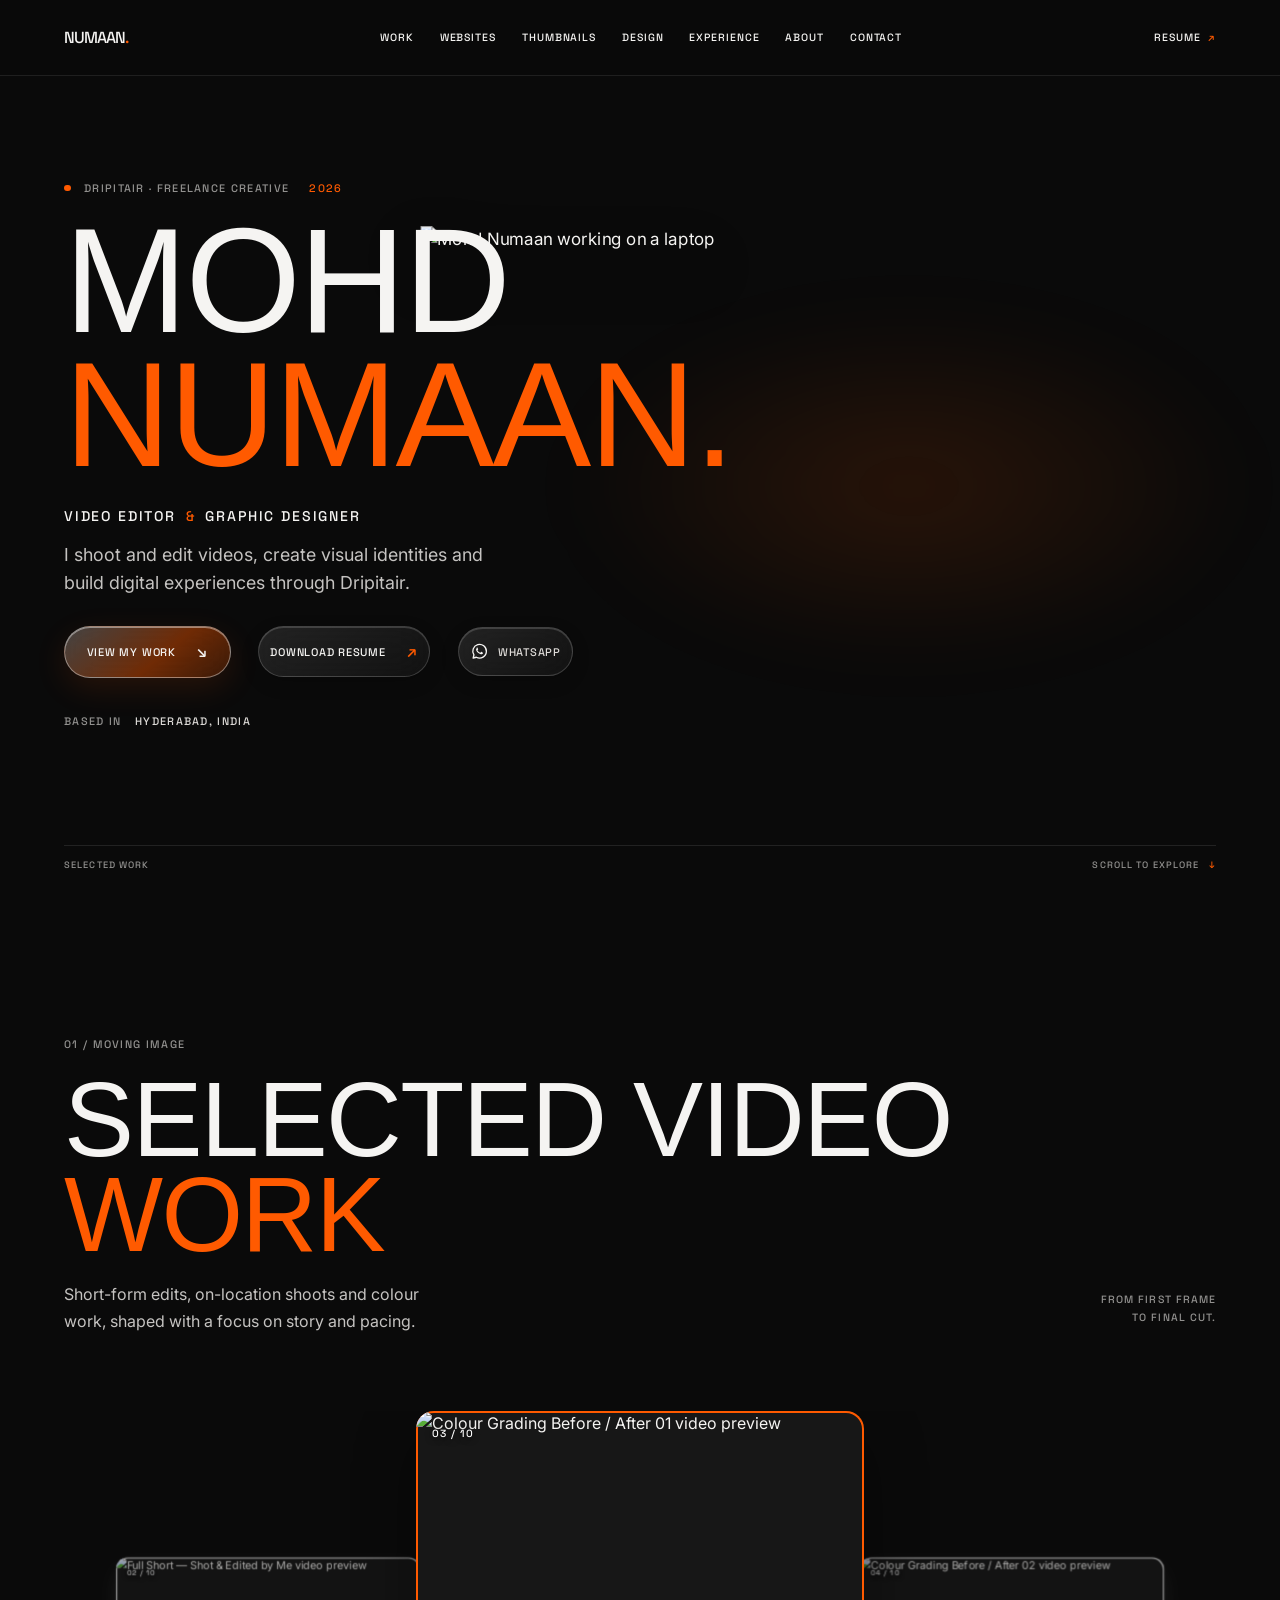
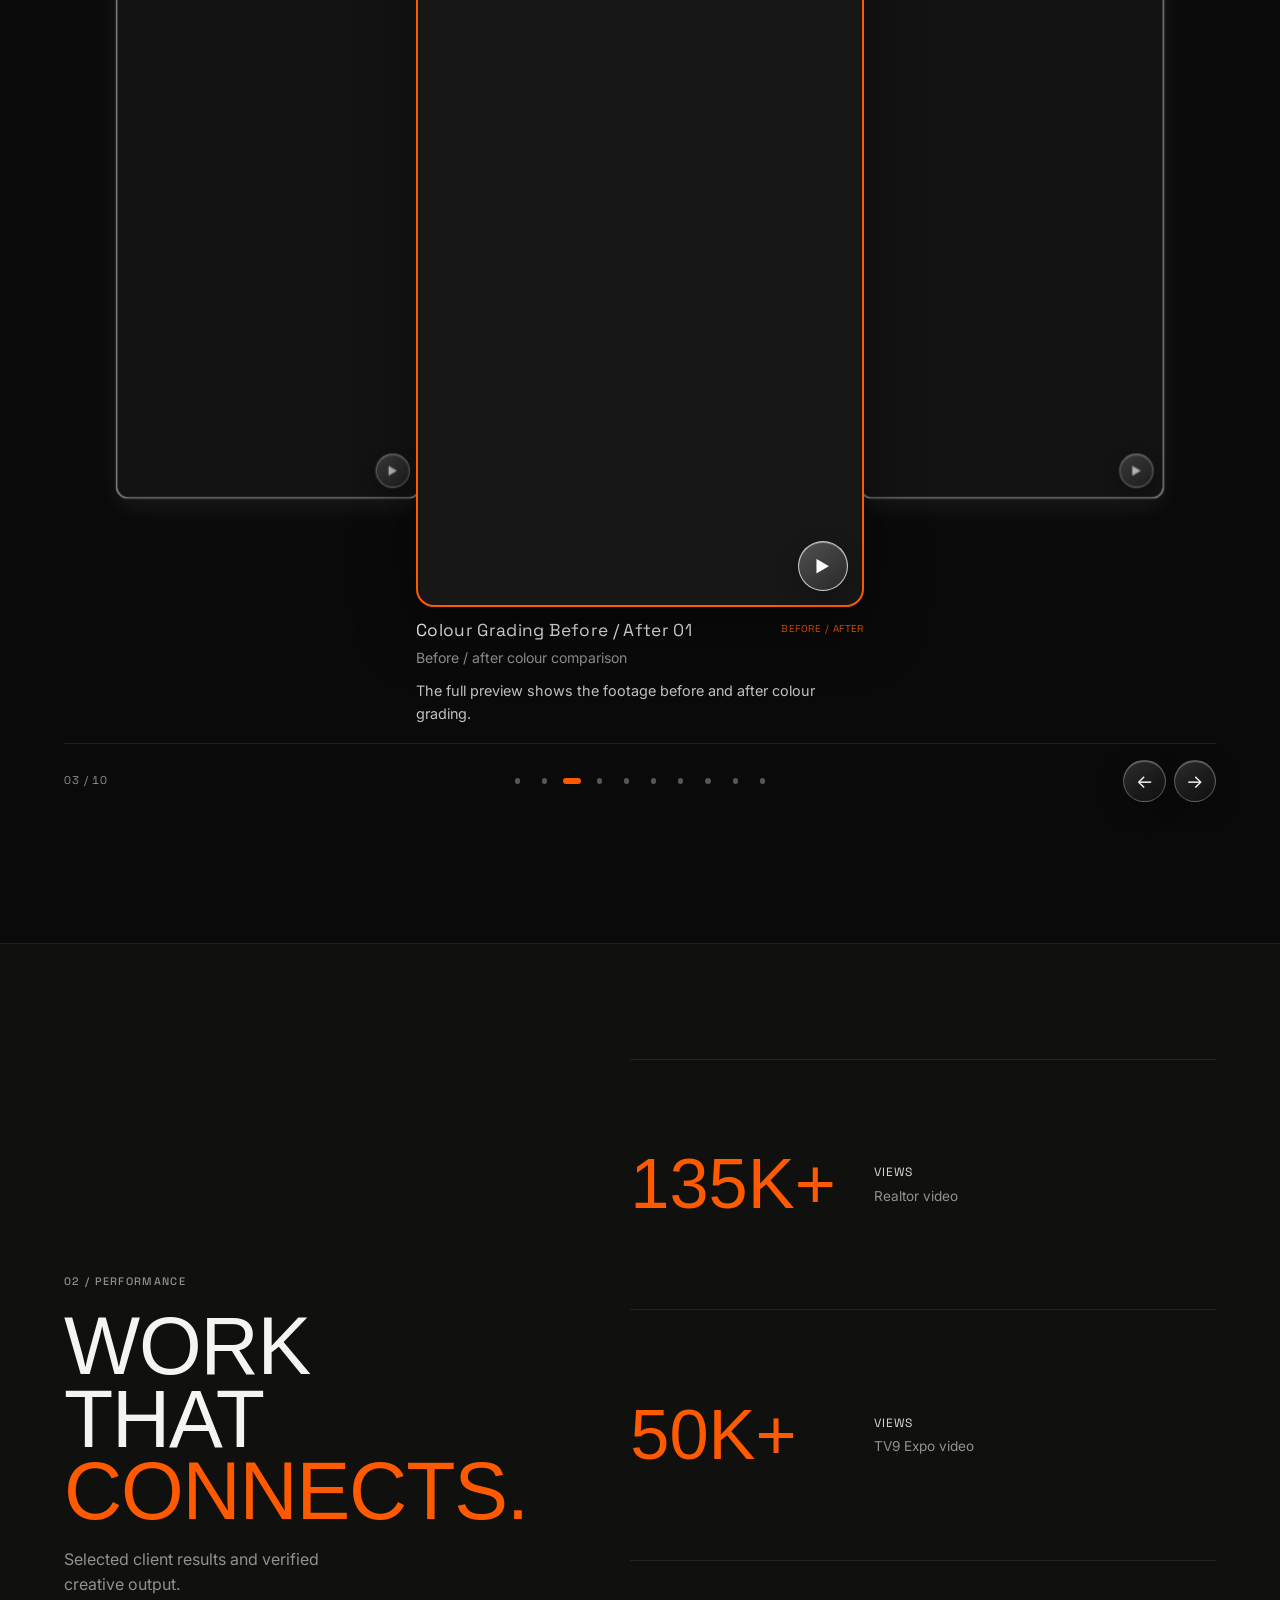
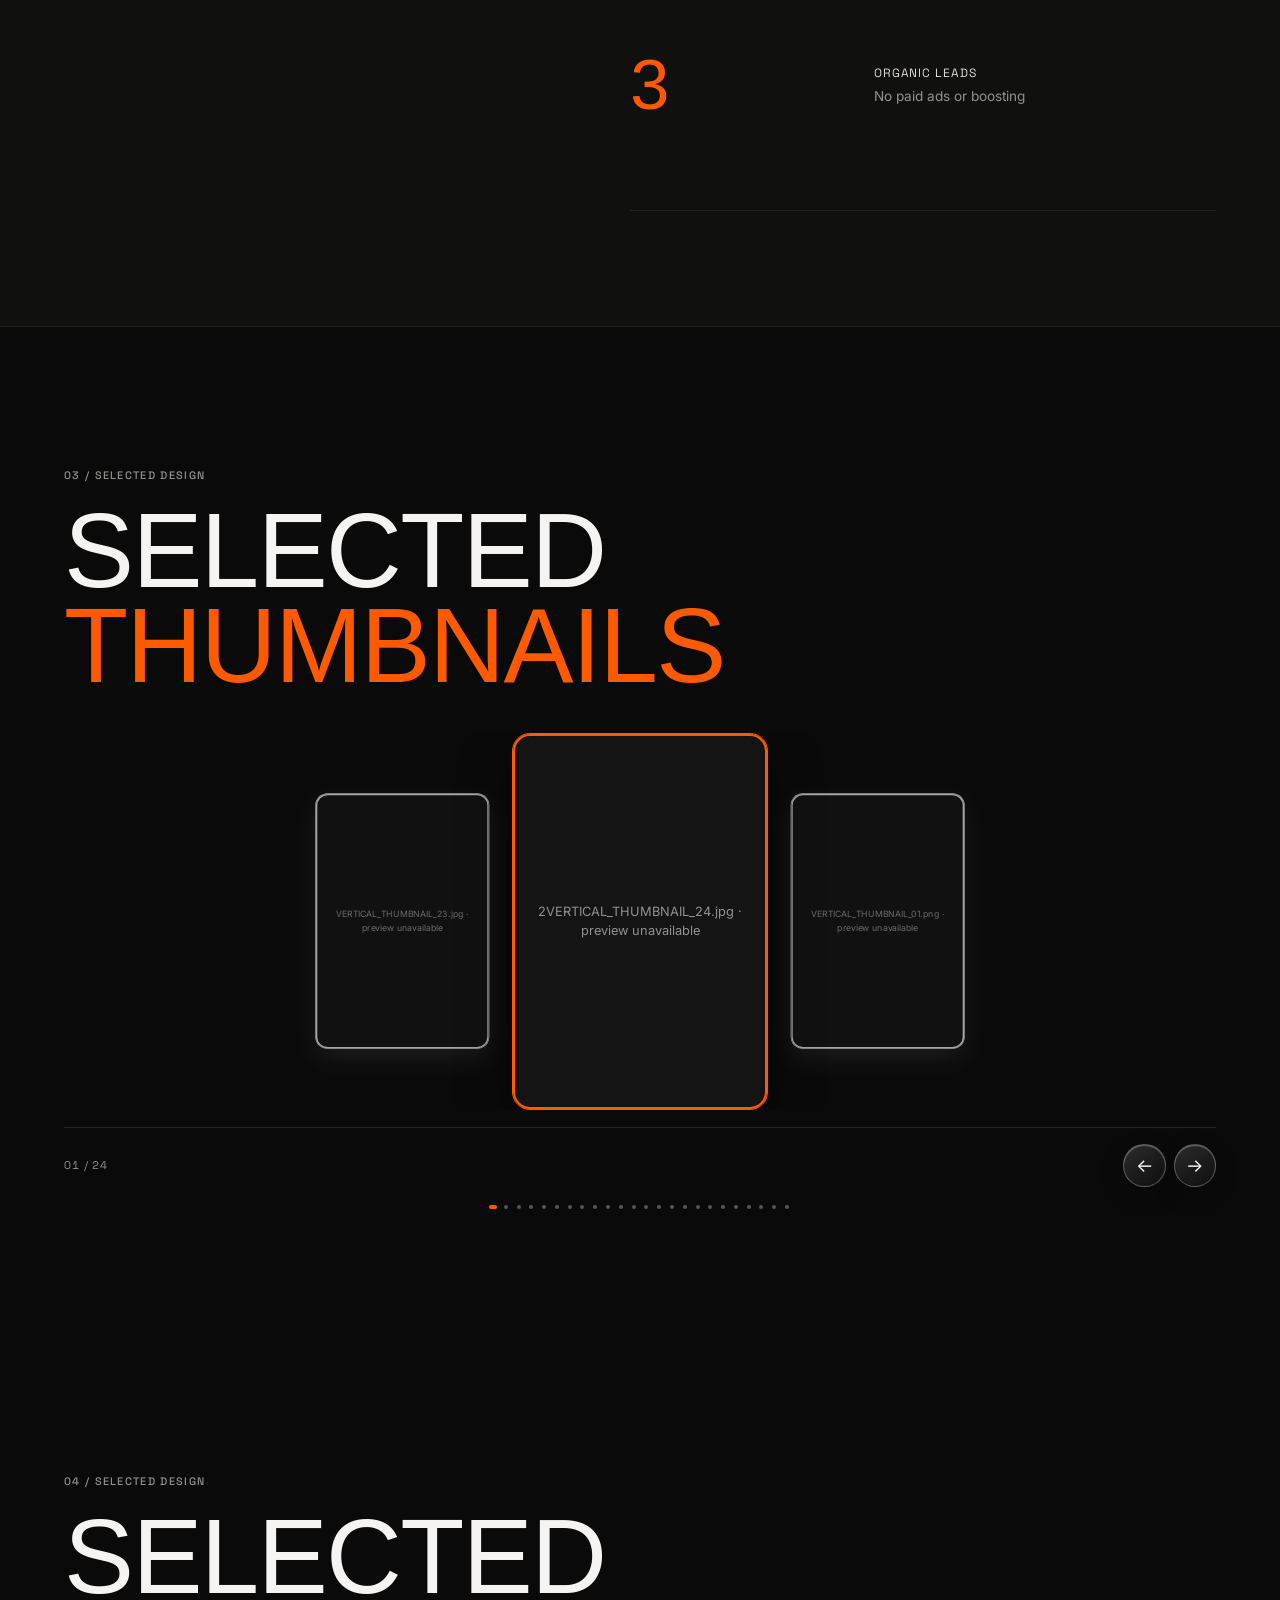
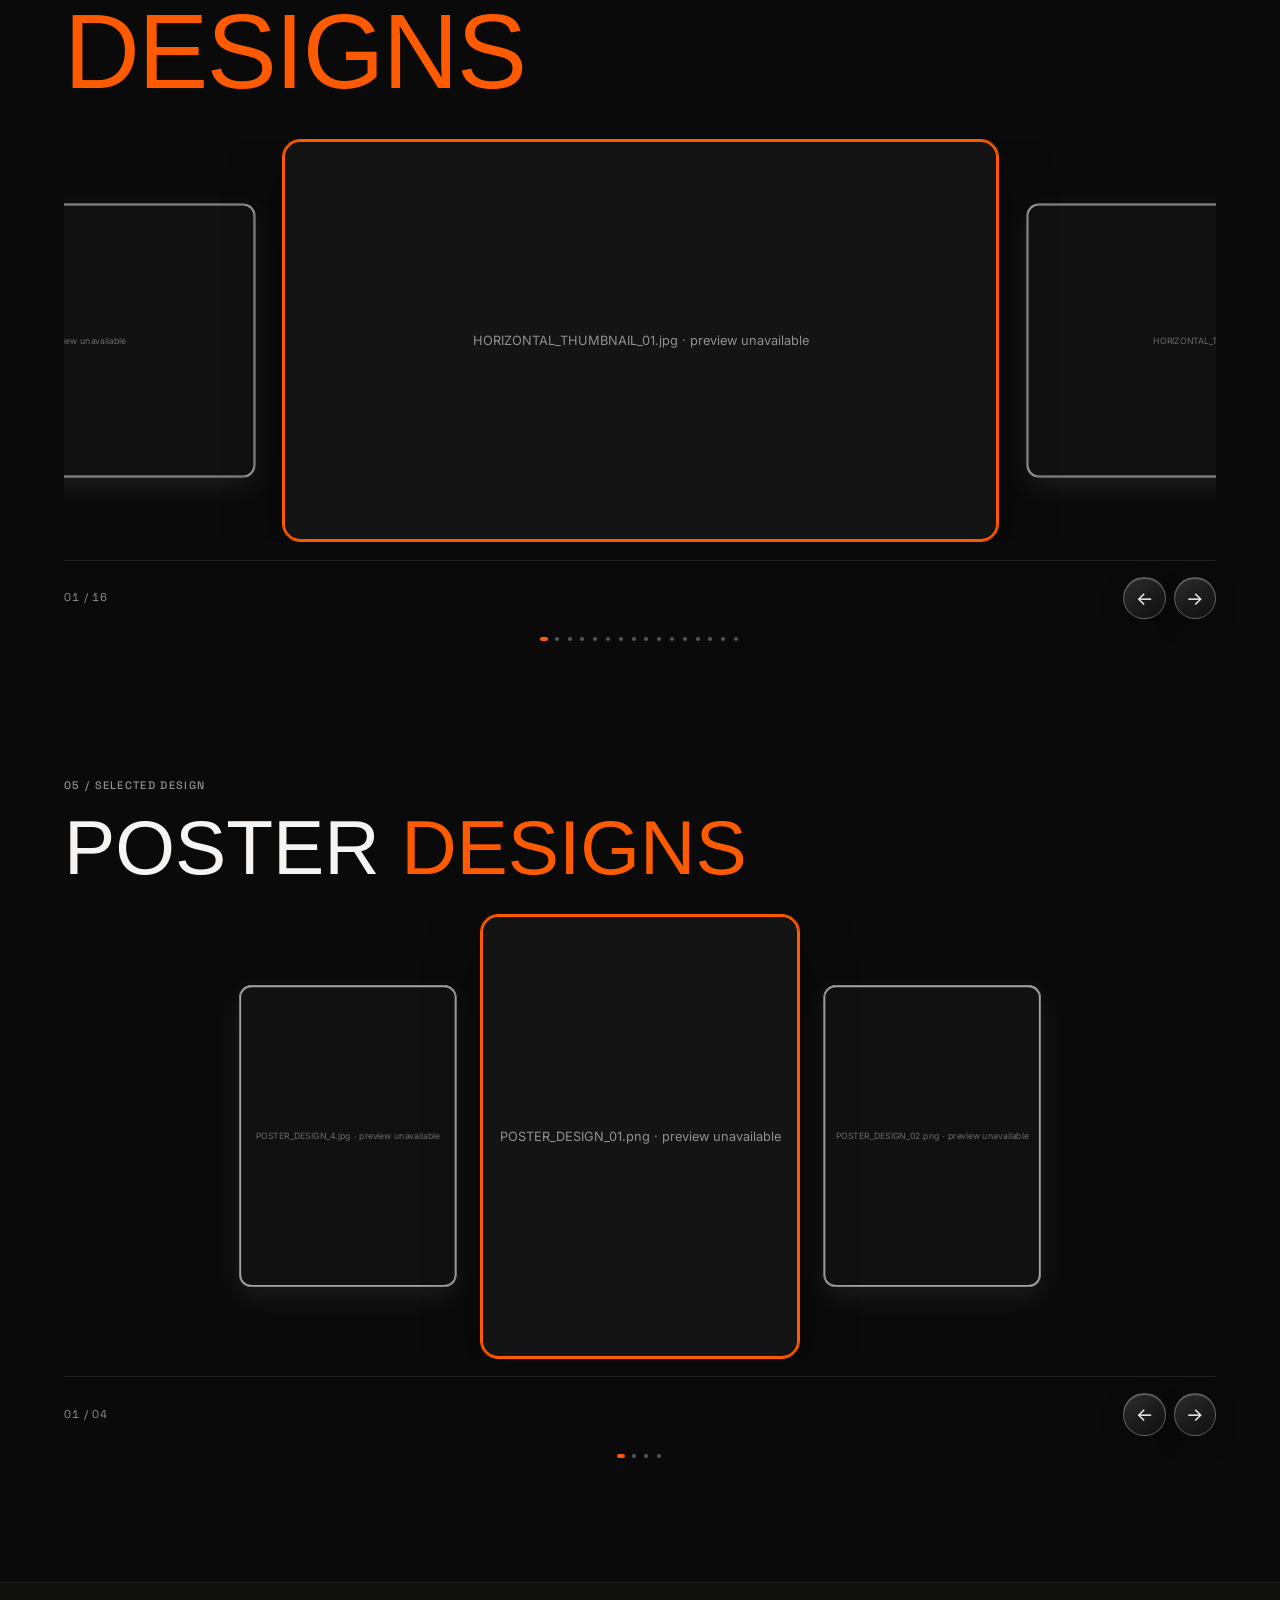
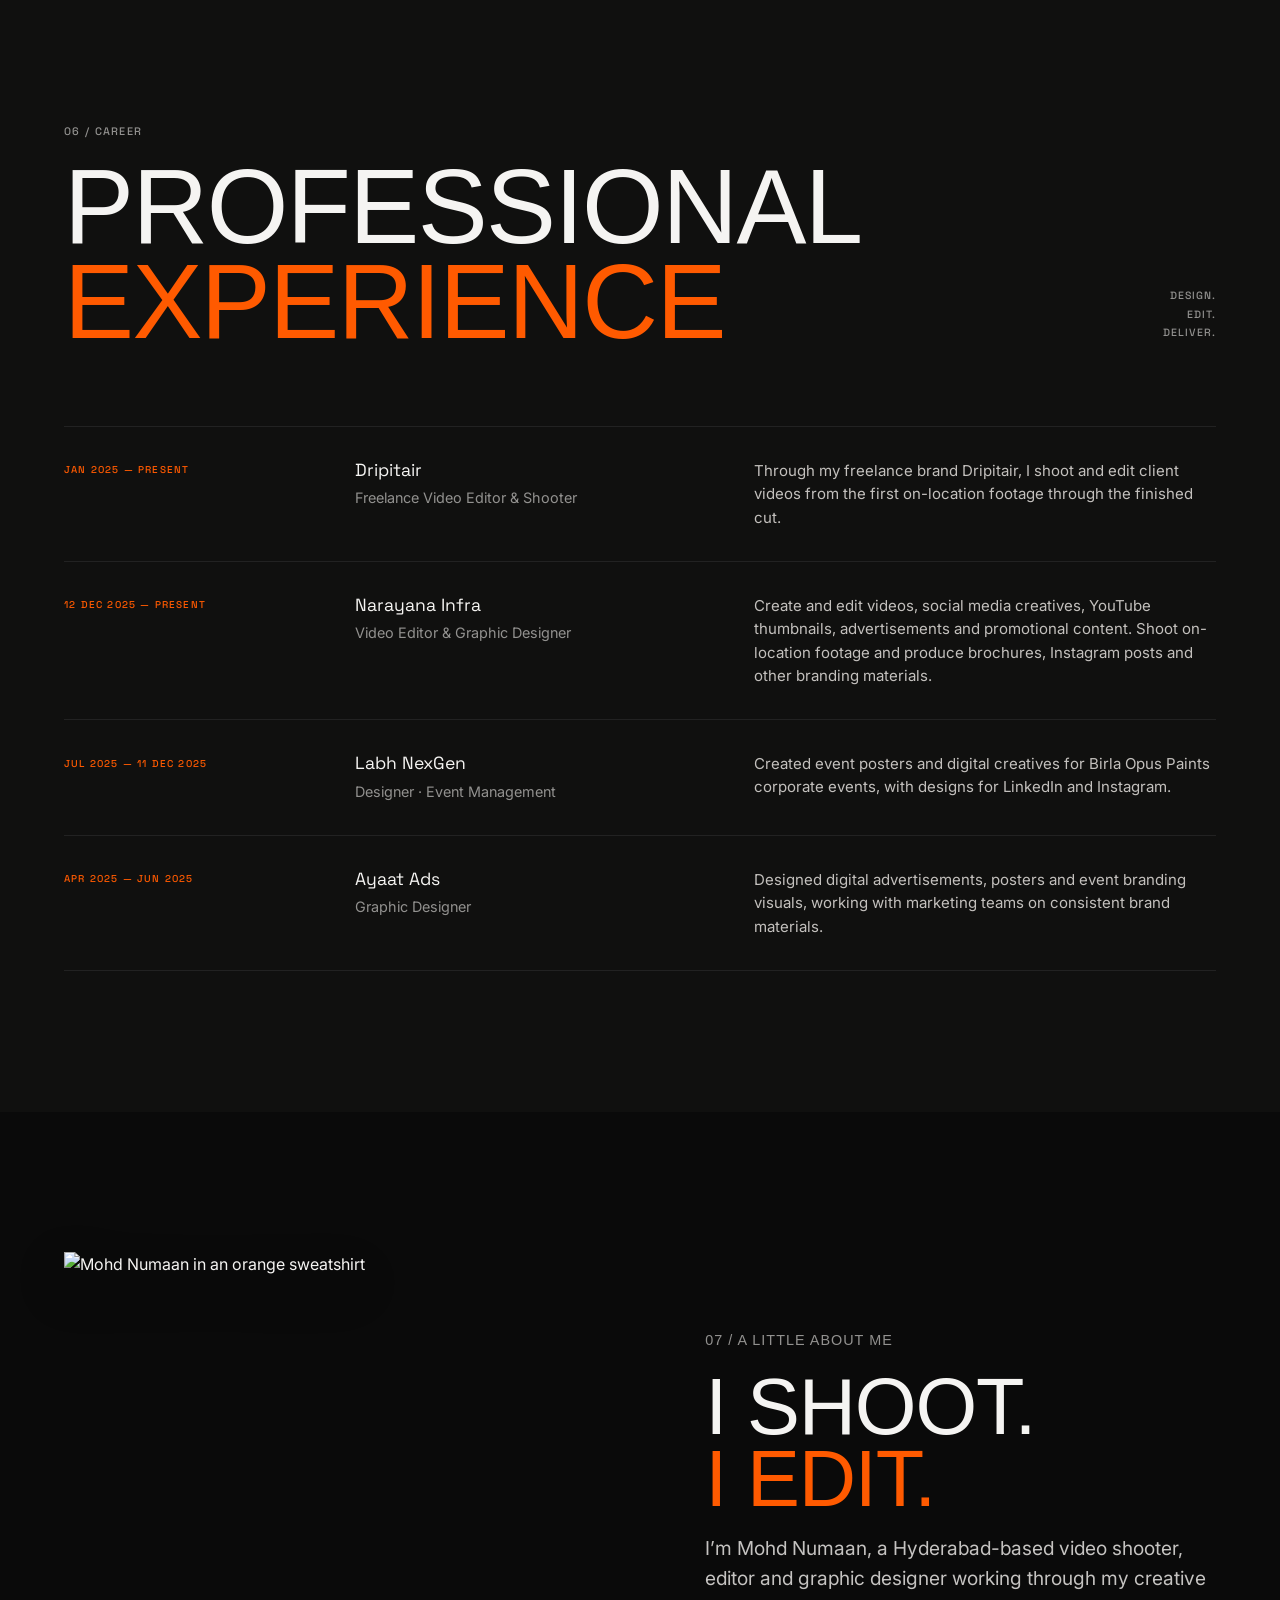
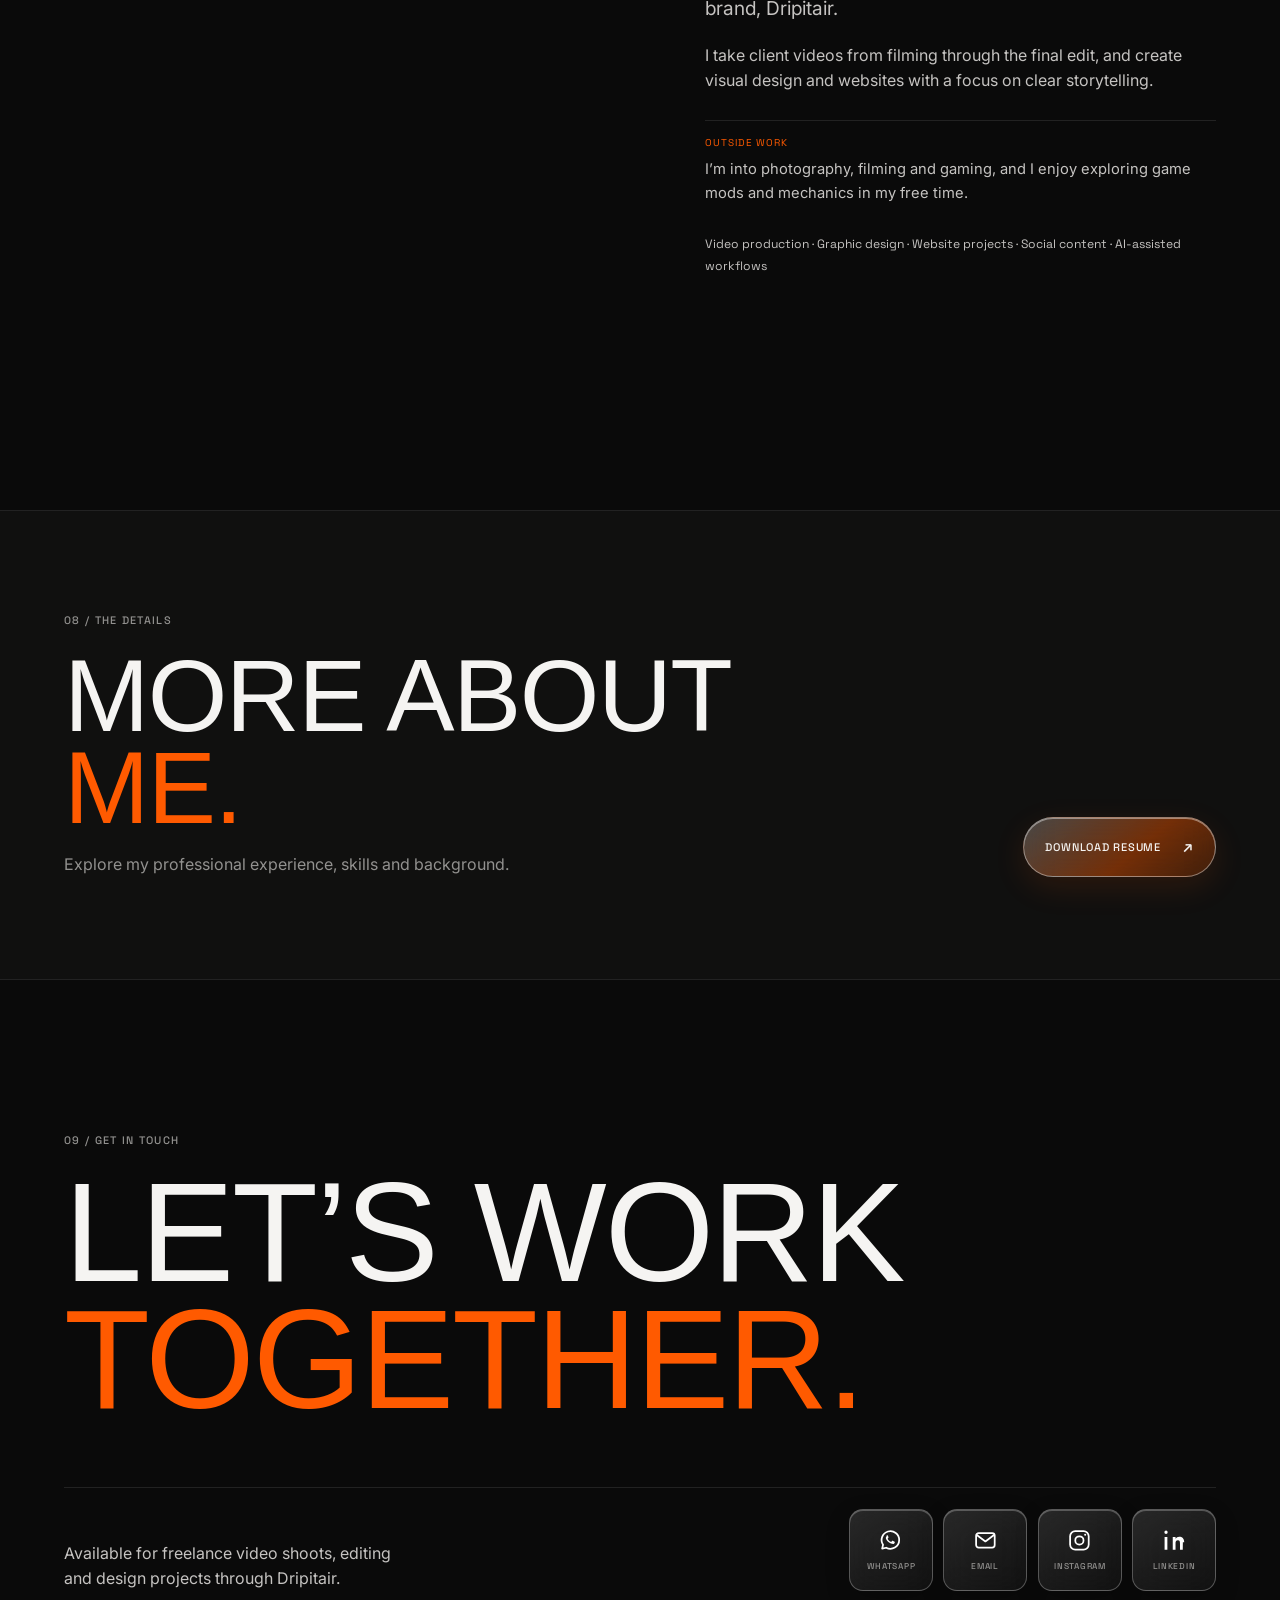
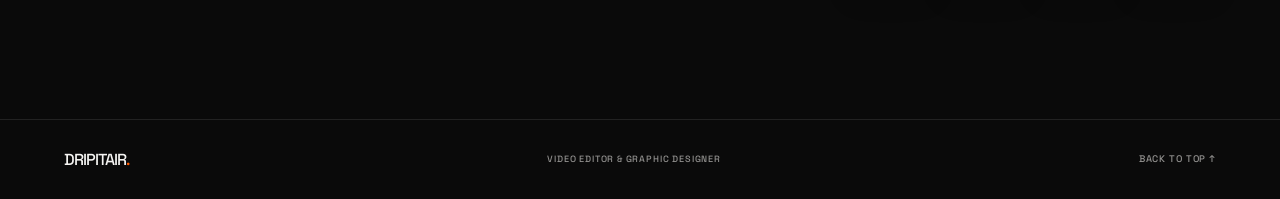
==== index.html @ f65662e6 "Add files via upload" ====
<!doctype html>
<html lang="en">
  <head>
    <meta charset="utf-8" />
    <meta name="viewport" content="width=device-width, initial-scale=1" />
    <meta name="theme-color" content="#0a0a0a" />
    <meta name="description" content="Mohd Numaan — freelance video editor, graphic designer, and web creator behind Dripitair." />
    <title>Mohd Numaan — Video Editor &amp; Graphic Designer</title>
    <link rel="preconnect" href="https://fonts.googleapis.com" />
    <link rel="preconnect" href="https://fonts.gstatic.com" crossorigin />
    <link href="https://fonts.googleapis.com/css2?family=Inter:wght@400;500&family=Space+Grotesk:wght@400;500&display=swap" rel="stylesheet" />
    <link rel="stylesheet" href="style.css" />
    <script src="script.js" defer></script>
  </head>
  <body>
    <a class="skip-link" href="#main">Skip to content</a>
    <header class="site-header">
      <a class="wordmark" href="#top" aria-label="Numaan, back to top">NUMAAN<span>.</span></a>
      <button class="nav-toggle" id="nav-toggle" type="button" aria-expanded="false" aria-controls="primary-nav">
        <span>MENU</span><span class="nav-toggle-mark" aria-hidden="true">+</span>
      </button>
      <nav class="primary-nav" id="primary-nav" aria-label="Main navigation">
        <a href="#work">WORK</a>
        <a href="websites.html">WEBSITES</a>
        <a href="#thumbnails">THUMBNAILS</a>
        <a href="#design">DESIGN</a>
        <a href="#experience">EXPERIENCE</a>
        <a href="#about">ABOUT</a>
        <a href="#contact">CONTACT</a>
      </nav>
      <a class="resume-nav" href="assets/resume/MOHD_NUMAAN_RESUME_2026.pdf.pdf" download>
        RESUME <span aria-hidden="true">↗</span>
      </a>
    </header>

    <main id="main">
      <section class="hero section-shell" id="top" aria-labelledby="hero-title">
        <div class="hero-copy">
          <p class="eyebrow"><span class="eyebrow-dot"></span> DRIPITAIR · FREELANCE CREATIVE <span class="eyebrow-year">2026</span></p>
          <h1 id="hero-title">MOHD<br /><span>NUMAAN<span class="orange-period">.</span></span></h1>
          <p class="hero-role">VIDEO EDITOR <span>&amp;</span> GRAPHIC DESIGNER</p>
          <p class="hero-intro">I shoot and edit videos, create visual identities and build digital experiences through Dripitair.</p>
          <div class="hero-actions">
            <a class="button button-primary" href="#work">VIEW MY WORK <span aria-hidden="true">↘</span></a>
            <a class="button button-text" href="assets/resume/MOHD_NUMAAN_RESUME_2026.pdf.pdf" download>DOWNLOAD RESUME <span aria-hidden="true">↗</span></a>
            <a class="button button-text button-whatsapp" href="https://wa.me/919205286465" target="_blank" rel="noopener noreferrer" aria-label="Message Mohd Numaan on WhatsApp">
              <svg class="button-icon" aria-hidden="true" viewBox="0 0 24 24"><use href="#icon-whatsapp"></use></svg>
              WHATSAPP
            </a>
          </div>
          <p class="hero-location"><span>BASED IN</span> HYDERABAD, INDIA</p>
        </div>
        <figure class="hero-visual" data-reveal>
          <img src="assets/backgrounds/ORANGE_BACKGROUND_01.png" alt="Mohd Numaan working on a laptop" fetchpriority="high" />
        </figure>
        <div class="hero-footnote"><span>SELECTED WORK</span><span>SCROLL TO EXPLORE <span aria-hidden="true">↓</span></span></div>
      </section>

      <section class="section-shell section-work" id="work" aria-labelledby="work-title">
        <div class="section-heading" data-reveal>
          <div>
            <p class="eyebrow">01 / MOVING IMAGE</p>
            <h2 id="work-title">SELECTED VIDEO<br /><span>WORK</span></h2>
            <p class="video-section-intro">Short-form edits, on-location shoots and colour work, shaped with a focus on story and pacing.</p>
          </div>
          <p class="section-aside">FROM FIRST FRAME<br />TO FINAL CUT.</p>
        </div>
        <div class="video-carousel">
          <div class="video-grid" id="video-grid" role="region" aria-label="Selected video projects" tabindex="0"></div>
          <div class="video-carousel-controls">
            <span class="video-carousel-count" id="video-carousel-count" aria-live="polite">01 / 10</span>
            <div class="video-carousel-pagination" id="video-carousel-pagination" role="group" aria-label="Choose a video project"></div>
            <div class="video-carousel-arrows">
              <button class="video-carousel-arrow" id="video-carousel-prev" type="button" aria-label="Previous video">←</button>
              <button class="video-carousel-arrow" id="video-carousel-next" type="button" aria-label="Next video">→</button>
            </div>
          </div>
        </div>
      </section>

      <section class="results-band" id="results" aria-labelledby="results-title">
        <div class="section-shell results-inner">
          <div class="results-heading" data-reveal>
            <p class="eyebrow">02 / PERFORMANCE</p>
            <h2 id="results-title">WORK THAT<br /><span>CONNECTS.</span></h2>
            <p>Selected client results and verified creative output.</p>
          </div>
          <div class="results-list" id="results-list"></div>
        </div>
      </section>

      <section class="section-shell gallery-section" id="thumbnails" aria-labelledby="vertical-title">
        <div class="section-heading gallery-heading" data-reveal>
          <div>
            <p class="eyebrow">03 / SELECTED DESIGN</p>
            <h2 id="vertical-title">SELECTED<br /><span>THUMBNAILS</span></h2>
          </div>
        </div>
        <div class="gallery-carousel">
          <div class="gallery-grid vertical-grid" id="vertical-gallery" role="region" aria-label="Vertical thumbnail designs" tabindex="0"></div>
          <div class="video-carousel-controls gallery-carousel-controls">
            <span class="video-carousel-count gallery-carousel-count" data-gallery-count aria-live="polite">01 / 24</span>
            <div class="video-carousel-pagination gallery-carousel-pagination" data-gallery-pagination role="group" aria-label="Choose a vertical thumbnail"></div>
            <div class="video-carousel-arrows gallery-carousel-arrows">
              <button class="video-carousel-arrow gallery-carousel-arrow" data-gallery-prev type="button" aria-label="Previous vertical thumbnail">←</button>
              <button class="video-carousel-arrow gallery-carousel-arrow" data-gallery-next type="button" aria-label="Next vertical thumbnail">→</button>
            </div>
          </div>
        </div>
      </section>

      <section class="section-shell gallery-section horizontal-section" id="design" aria-labelledby="horizontal-title">
        <div class="section-heading gallery-heading" data-reveal>
          <div>
            <p class="eyebrow">04 / SELECTED DESIGN</p>
            <h2 id="horizontal-title">SELECTED<br /><span>DESIGNS</span></h2>
          </div>
        </div>
        <div class="gallery-carousel">
          <div class="gallery-grid horizontal-grid" id="horizontal-gallery" role="region" aria-label="Horizontal thumbnail designs" tabindex="0"></div>
          <div class="video-carousel-controls gallery-carousel-controls">
            <span class="video-carousel-count gallery-carousel-count" data-gallery-count aria-live="polite">01 / 16</span>
            <div class="video-carousel-pagination gallery-carousel-pagination" data-gallery-pagination role="group" aria-label="Choose a horizontal thumbnail"></div>
            <div class="video-carousel-arrows gallery-carousel-arrows">
              <button class="video-carousel-arrow gallery-carousel-arrow" data-gallery-prev type="button" aria-label="Previous horizontal thumbnail">←</button>
              <button class="video-carousel-arrow gallery-carousel-arrow" data-gallery-next type="button" aria-label="Next horizontal thumbnail">→</button>
            </div>
          </div>
        </div>
        <div class="poster-block">
          <div class="poster-heading" data-reveal>
            <p class="eyebrow">05 / SELECTED DESIGN</p>
            <h3>POSTER <span>DESIGNS</span></h3>
          </div>
          <div class="gallery-carousel">
            <div class="gallery-grid poster-grid" id="poster-gallery" role="region" aria-label="Poster designs" tabindex="0"></div>
            <div class="video-carousel-controls gallery-carousel-controls">
              <span class="video-carousel-count gallery-carousel-count" data-gallery-count aria-live="polite">01 / 04</span>
              <div class="video-carousel-pagination gallery-carousel-pagination" data-gallery-pagination role="group" aria-label="Choose a poster design"></div>
              <div class="video-carousel-arrows gallery-carousel-arrows">
                <button class="video-carousel-arrow gallery-carousel-arrow" data-gallery-prev type="button" aria-label="Previous poster">←</button>
                <button class="video-carousel-arrow gallery-carousel-arrow" data-gallery-next type="button" aria-label="Next poster">→</button>
              </div>
            </div>
          </div>
        </div>
      </section>

      <section class="experience-section" id="experience" aria-labelledby="experience-title">
        <div class="section-shell">
          <div class="section-heading" data-reveal>
            <div>
              <p class="eyebrow">06 / CAREER</p>
              <h2 id="experience-title">PROFESSIONAL<br /><span>EXPERIENCE</span></h2>
            </div>
            <p class="section-aside">DESIGN.<br />EDIT.<br />DELIVER.</p>
          </div>
          <div class="experience-list">
            <article class="experience-row" data-reveal>
              <p class="experience-date">JAN 2025 — PRESENT</p>
              <div class="experience-role"><h3>Dripitair</h3><p>Freelance Video Editor &amp; Shooter</p></div>
              <p class="experience-detail">Through my freelance brand Dripitair, I shoot and edit client videos from the first on-location footage through the finished cut.</p>
            </article>
            <article class="experience-row" data-reveal>
              <p class="experience-date">12 DEC 2025 — PRESENT</p>
              <div class="experience-role"><h3>Narayana Infra</h3><p>Video Editor &amp; Graphic Designer</p></div>
              <p class="experience-detail">Create and edit videos, social media creatives, YouTube thumbnails, advertisements and promotional content. Shoot on-location footage and produce brochures, Instagram posts and other branding materials.</p>
            </article>
            <article class="experience-row" data-reveal>
              <p class="experience-date">JUL 2025 — 11 DEC 2025</p>
              <div class="experience-role"><h3>Labh NexGen</h3><p>Designer · Event Management</p></div>
              <p class="experience-detail">Created event posters and digital creatives for Birla Opus Paints corporate events, with designs for LinkedIn and Instagram.</p>
            </article>
            <article class="experience-row" data-reveal>
              <p class="experience-date">APR 2025 — JUN 2025</p>
              <div class="experience-role"><h3>Ayaat Ads</h3><p>Graphic Designer</p></div>
              <p class="experience-detail">Designed digital advertisements, posters and event branding visuals, working with marketing teams on consistent brand materials.</p>
            </article>
          </div>
        </div>
      </section>

      <section class="section-shell about-section" id="about" aria-labelledby="about-title">
        <div class="about-visual" data-reveal>
          <img src="assets/backgrounds/ORANGE_BACKGROUND_02.png" alt="Mohd Numaan in an orange sweatshirt" loading="lazy" />
        </div>
        <div class="about-copy" data-reveal>
          <p class="eyebrow">07 / A LITTLE ABOUT ME</p>
          <h2 id="about-title">I SHOOT.<br /><span>I EDIT.</span></h2>
          <p class="about-lede">I’m Mohd Numaan, a Hyderabad-based video shooter, editor and graphic designer working through my creative brand, Dripitair.</p>
          <p>I take client videos from filming through the final edit, and create visual design and websites with a focus on clear storytelling.</p>
          <div class="about-personal">
            <p class="about-note-label">OUTSIDE WORK</p>
            <p>I’m into photography, filming and gaming, and I enjoy exploring game mods and mechanics in my free time.</p>
          </div>
          <p class="about-capabilities">Video production · Graphic design · Website projects · Social content · AI-assisted workflows</p>
        </div>
      </section>

      <section class="resume-section" id="resume" aria-labelledby="resume-title">
        <div class="section-shell resume-inner" data-reveal>
          <div>
            <p class="eyebrow">08 / THE DETAILS</p>
            <h2 id="resume-title">MORE ABOUT<br /><span>ME.</span></h2>
            <p>Explore my professional experience, skills and background.</p>
          </div>
          <a class="button button-primary button-large" href="assets/resume/MOHD_NUMAAN_RESUME_2026.pdf.pdf" download>DOWNLOAD RESUME <span aria-hidden="true">↗</span></a>
        </div>
      </section>

      <section class="section-shell contact-section" id="contact" aria-labelledby="contact-title">
        <p class="eyebrow">09 / GET IN TOUCH</p>
        <h2 id="contact-title">LET’S WORK<br /><span>TOGETHER.</span></h2>
        <div class="contact-bottom">
          <p>Available for freelance video shoots, editing and design projects through Dripitair.</p>
          <nav class="contact-details" id="contact-details" aria-label="Contact and social links"></nav>
        </div>
      </section>
    </main>

    <footer class="site-footer section-shell">
      <a class="wordmark" href="#top">DRIPITAIR<span>.</span></a>
      <p>VIDEO EDITOR &amp; GRAPHIC DESIGNER</p>
      <a href="#top">BACK TO TOP ↑</a>
    </footer>

    <dialog class="viewer-dialog" id="image-viewer" aria-label="Image preview">
      <div class="viewer-toolbar"><p id="image-caption"></p><button class="viewer-close" type="button" data-close="image-viewer" aria-label="Close image preview">CLOSE <span aria-hidden="true">×</span></button></div>
      <figure class="image-viewer-figure"><img id="viewer-image" alt="" /><figcaption id="viewer-image-caption"></figcaption></figure>
    </dialog>
    <dialog class="viewer-dialog video-dialog" id="video-viewer" aria-label="Video player">
      <div class="viewer-toolbar"><p id="video-caption"></p><button class="viewer-close" type="button" data-close="video-viewer" aria-label="Close video player">CLOSE <span aria-hidden="true">×</span></button></div>
      <div class="video-frame-wrap"><iframe id="video-frame" title="Selected video project" allow="fullscreen; picture-in-picture" allowfullscreen loading="lazy" referrerpolicy="strict-origin-when-cross-origin"></iframe></div>
    </dialog>
    <svg class="icon-sprite" xmlns="http://www.w3.org/2000/svg" aria-hidden="true" focusable="false">
      <symbol id="icon-whatsapp" viewBox="0 0 24 24">
        <path d="M20.5 11.7a8.5 8.5 0 0 1-12.6 7.4L4 20l.9-3.8a8.5 8.5 0 1 1 15.6-4.5Z" fill="none" stroke="currentColor" stroke-linecap="round" stroke-linejoin="round" stroke-width="1.7" />
        <path d="M8.4 7.9c-.3.2-.8.8-.8 1.6s.5 1.7.6 1.9c.1.2 1.5 2.5 3.8 3.4 1.9.8 2.3.6 2.7.6.4-.1 1.2-.5 1.4-1 .2-.5.2-.9.1-1s-.3-.2-.6-.4l-1.4-.7c-.2-.1-.4-.1-.5.1l-.7.9c-.1.2-.3.2-.5.1-.3-.1-1-.4-1.8-1.1-.7-.6-1.1-1.4-1.3-1.7-.1-.2 0-.3.1-.4l.4-.5c.1-.1.2-.3.2-.4.1-.2 0-.3 0-.5l-.6-1.5c-.2-.4-.4-.4-.6-.4h-.5Z" fill="currentColor" />
      </symbol>
      <symbol id="icon-mail" viewBox="0 0 24 24">
        <rect x="3" y="5" width="18" height="14" rx="2.5" fill="none" stroke="currentColor" stroke-width="1.7" />
        <path d="m4 7 8 6 8-6" fill="none" stroke="currentColor" stroke-linecap="round" stroke-linejoin="round" stroke-width="1.7" />
      </symbol>
      <symbol id="icon-instagram" viewBox="0 0 24 24">
        <rect x="3" y="3" width="18" height="18" rx="5" fill="none" stroke="currentColor" stroke-width="1.7" />
        <circle cx="12" cy="12" r="4" fill="none" stroke="currentColor" stroke-width="1.7" />
        <circle cx="17.6" cy="6.5" r="1" fill="currentColor" />
      </symbol>
      <symbol id="icon-linkedin" viewBox="0 0 24 24">
        <path d="M5.2 8.7H2.5V21h2.7V8.7ZM3.9 2.5a1.6 1.6 0 1 0 0 3.2 1.6 1.6 0 0 0 0-3.2ZM21.5 13.9c0-3.7-2-5.4-4.7-5.4a4.1 4.1 0 0 0-3.7 2v-1.8h-2.7V21h2.7v-6.1c0-1.6.3-3.1 2.3-3.1s2 1.8 2 3.2V21h2.7l.1-7.1Z" fill="currentColor" />
      </symbol>
    </svg>
  </body>
</html>
---- style.css ----
:root {
  color-scheme: dark;
  --bg: #0a0a0a;
  --panel: #111111;
  --text: #f5f4f2;
  --muted: #92918f;
  --line: #222222;
  --orange: #ff5a00;
  --glass-fill: rgba(255, 255, 255, 0.075);
  --glass-edge: rgba(255, 255, 255, 0.28);
  --radius: 14px;
  --radius-large: 18px;
  --display: "Coolvetica", "Arial Narrow", Arial, sans-serif;
  --body: "Inter", Arial, Helvetica, sans-serif;
  --label: "Space Grotesk", "Inter", Arial, Helvetica, sans-serif;
  --page-gutter: clamp(1.15rem, 5vw, 5.4rem);
  --content-width: 1600px;
}

*,
*::before,
*::after {
  box-sizing: border-box;
}

html {
  scroll-behavior: smooth;
  scroll-padding-top: 6.5rem;
  background: var(--bg);
}

body {
  margin: 0;
  background: var(--bg);
  color: var(--text);
  font-family: var(--body);
  font-size: 16px;
  line-height: 1.55;
  -webkit-font-smoothing: antialiased;
}

body.dialog-open {
  overflow: hidden;
}

button,
a {
  color: inherit;
}

a {
  text-decoration: none;
}

button {
  font: inherit;
}

img {
  display: block;
  max-width: 100%;
}

::selection {
  color: var(--bg);
  background: var(--orange);
}

.skip-link {
  position: fixed;
  z-index: 20;
  top: 0.75rem;
  left: 0.75rem;
  padding: 0.7rem 1rem;
  transform: translateY(-180%);
  background: var(--orange);
  color: #111;
  font: 500 0.78rem var(--label);
}

.skip-link:focus {
  transform: translateY(0);
}

.section-shell {
  width: min(100%, var(--content-width));
  margin-inline: auto;
  padding-inline: var(--page-gutter);
}

.site-header {
  position: sticky;
  z-index: 10;
  top: 0;
  display: grid;
  grid-template-columns: auto 1fr auto;
  align-items: center;
  gap: 2rem;
  min-height: 76px;
  padding: 0 var(--page-gutter);
  border-bottom: 1px solid rgba(255, 255, 255, 0.09);
  background: rgba(10, 10, 10, 0.92);
  backdrop-filter: blur(16px);
}

.wordmark {
  width: max-content;
  font: 500 1rem var(--label);
  letter-spacing: -0.06em;
}

.wordmark span,
.orange-period {
  color: var(--orange);
}

.primary-nav {
  display: flex;
  justify-content: center;
  align-items: center;
  gap: clamp(0.85rem, 2vw, 2rem);
}

.primary-nav a,
.resume-nav,
.nav-toggle,
.site-footer p,
.site-footer > a:last-child {
  font: 500 0.66rem var(--label);
  letter-spacing: 0.09em;
}

.primary-nav a,
.resume-nav,
.site-footer > a:last-child {
  transition: color 180ms ease;
}

.primary-nav a:hover,
.primary-nav a:focus-visible,
.primary-nav a[aria-current="page"],
.resume-nav:hover,
.resume-nav:focus-visible,
.site-footer > a:last-child:hover {
  color: var(--orange);
}

.resume-nav {
  justify-self: end;
  white-space: nowrap;
}

.resume-nav span {
  padding-left: 0.2rem;
  color: var(--orange);
}

.nav-toggle {
  display: none;
  align-items: center;
  gap: 0.6rem;
  padding: 0.5rem 0.75rem;
  border: 1px solid var(--glass-edge);
  border-radius: 999px;
  background: linear-gradient(145deg, rgba(255, 255, 255, 0.15), var(--glass-fill) 52%, rgba(255, 255, 255, 0.035));
  box-shadow: inset 0 1px 0 rgba(255, 255, 255, 0.24), 0 8px 24px rgba(0, 0, 0, 0.2);
  -webkit-backdrop-filter: blur(16px) saturate(170%);
  backdrop-filter: blur(16px) saturate(170%);
  cursor: pointer;
}

.nav-toggle-mark {
  color: #fff;
  font-size: 1.15rem;
}

.hero {
  position: relative;
  display: grid;
  min-height: min(820px, calc(100svh - 76px));
  grid-template-columns: minmax(0, 1fr);
  align-items: center;
  padding-top: clamp(3rem, 8vh, 7rem);
  padding-bottom: 6.4rem;
  overflow: hidden;
}

.hero-copy {
  position: relative;
  z-index: 2;
  max-width: 58%;
  padding-bottom: 2rem;
}

.eyebrow,
.hero-location,
.hero-footnote,
.experience-date,
.contact-details dt,
.contact-details .social-label,
.resume-date-note {
  font: 500 0.68rem var(--label);
  letter-spacing: 0.12em;
}

.eyebrow {
  margin: 0 0 1.2rem;
  color: var(--muted);
}

.eyebrow-dot {
  display: inline-block;
  width: 0.43rem;
  height: 0.43rem;
  margin-right: 0.55rem;
  border-radius: 50%;
  background: var(--orange);
  vertical-align: 0.05rem;
}

.eyebrow-year {
  margin-left: 1rem;
  color: var(--orange);
}

.hero h1,
.section-heading h2,
.results-heading h2,
.about-copy h2,
.resume-inner h2,
.contact-section h2 {
  margin: 0;
  font-family: var(--display);
  font-weight: 400;
  letter-spacing: -0.015em;
  line-height: 0.9;
}

.hero h1 {
  font-size: clamp(5.1rem, 11.6vw, 11.6rem);
}

.hero h1 > span,
.section-heading h2 > span,
.results-heading h2 > span,
.about-copy h2 > span,
.resume-inner h2 > span,
.contact-section h2 > span {
  color: var(--orange);
  font-family: var(--display);
  font-weight: 400;
}

.hero-role {
  margin: 1.6rem 0 0;
  font: 500 clamp(0.75rem, 1.1vw, 0.95rem) var(--label);
  letter-spacing: 0.13em;
}

.hero-role span {
  padding: 0 0.25rem;
  color: var(--orange);
}

.hero-intro {
  max-width: 430px;
  margin: 1rem 0 1.8rem;
  color: #c5c3c1;
  font-size: clamp(1rem, 1.4vw, 1.18rem);
  line-height: 1.55;
}

.hero-actions {
  display: flex;
  align-items: center;
  gap: 1.7rem;
  flex-wrap: wrap;
}

.button {
  display: inline-flex;
  min-height: 52px;
  align-items: center;
  justify-content: center;
  gap: 1.35rem;
  padding: 0.85rem 1.35rem;
  border: 1px solid var(--glass-edge);
  border-radius: 999px;
  background: linear-gradient(145deg, rgba(255, 255, 255, 0.15), var(--glass-fill) 48%, rgba(255, 255, 255, 0.035));
  box-shadow: inset 0 1px 0 rgba(255, 255, 255, 0.24), 0 8px 24px rgba(0, 0, 0, 0.2);
  -webkit-backdrop-filter: blur(18px) saturate(170%);
  backdrop-filter: blur(18px) saturate(170%);
  font: 500 0.69rem var(--label);
  letter-spacing: 0.07em;
  transition: color 220ms ease, border-color 220ms ease, background 220ms ease, transform 220ms ease, box-shadow 220ms ease;
}

.button span {
  color: var(--orange);
  font-size: 1rem;
  transition: transform 220ms ease;
}

.button:hover,
.button:focus-visible {
  transform: translateY(-3px);
  border-color: rgba(255, 255, 255, 0.68);
  background: linear-gradient(145deg, rgba(255, 255, 255, 0.24), rgba(255, 255, 255, 0.09));
  box-shadow: inset 0 1px 0 rgba(255, 255, 255, 0.38), 0 12px 32px rgba(255, 255, 255, 0.1);
}

.button:hover span,
.button:focus-visible span {
  transform: translate(2px, -2px);
}

.button-primary {
  border-color: rgba(255, 255, 255, 0.4);
  background: linear-gradient(140deg, rgba(255, 255, 255, 0.24), rgba(255, 90, 0, 0.42) 58%, rgba(255, 90, 0, 0.2));
  color: var(--text);
  box-shadow: inset 0 1px 0 rgba(255, 255, 255, 0.42), 0 10px 32px rgba(255, 90, 0, 0.12);
}

.button-primary span {
  color: var(--text);
}

.button-primary:hover,
.button-primary:focus-visible {
  border-color: rgba(255, 255, 255, 0.72);
  background: linear-gradient(145deg, rgba(255, 255, 255, 0.26), rgba(255, 255, 255, 0.1));
  color: var(--text);
}

.button-primary:hover span,
.button-primary:focus-visible span {
  color: var(--text);
}

.button-text {
  min-height: 44px;
  padding-inline: 0.7rem;
  border-color: rgba(255, 255, 255, 0.18);
  background: linear-gradient(145deg, rgba(255, 255, 255, 0.1), rgba(255, 255, 255, 0.035));
  box-shadow: inset 0 1px 0 rgba(255, 255, 255, 0.16), 0 6px 18px rgba(0, 0, 0, 0.18);
}

.button-whatsapp {
  gap: 0.55rem;
  color: #dedbd8;
}

.button-icon {
  width: 1.2rem;
  height: 1.2rem;
  color: var(--text);
}

.hero-location {
  display: flex;
  gap: 0.85rem;
  margin: 2.3rem 0 0;
  color: #dedbd8;
}

.hero-location span {
  color: var(--muted);
}

.hero-visual {
  position: absolute;
  z-index: 1;
  top: 50%;
  right: -7%;
  width: min(72vw, 1180px);
  aspect-ratio: 16 / 9;
  translate: 0 -50%;
  margin: 0;
}

.hero-visual::before {
  position: absolute;
  z-index: 0;
  inset: 15% 12%;
  border-radius: 50%;
  background: radial-gradient(ellipse, rgba(255, 90, 0, 0.13), transparent 70%);
  content: "";
  filter: blur(34px);
  pointer-events: none;
}

.hero-visual img {
  position: relative;
  z-index: 1;
  width: 100%;
  height: auto;
  filter: drop-shadow(0 24px 28px rgba(0, 0, 0, 0.32));
  animation: portrait-float 7s ease-in-out infinite;
  scale: 1.06;
}

@keyframes portrait-float {
  0%,
  100% {
    transform: translateY(0);
  }

  50% {
    transform: translateY(-9px);
  }
}

.hero-footnote {
  position: absolute;
  right: var(--page-gutter);
  bottom: 1.55rem;
  left: var(--page-gutter);
  display: flex;
  justify-content: space-between;
  padding-top: 0.8rem;
  border-top: 1px solid var(--line);
  color: var(--muted);
  font-size: 0.58rem;
}

.hero-footnote span:last-child span {
  margin-left: 0.4rem;
  color: var(--orange);
}

.section-work,
.gallery-section,
.experience-section .section-shell,
.contact-section {
  padding-top: clamp(5.5rem, 11vw, 10rem);
  padding-bottom: clamp(5.5rem, 11vw, 10rem);
}

.section-heading {
  display: flex;
  align-items: end;
  justify-content: space-between;
  gap: 2rem;
  margin-bottom: clamp(2.6rem, 6vw, 5.2rem);
}

.section-heading .eyebrow,
.results-heading .eyebrow,
.about-copy .eyebrow,
.resume-inner .eyebrow,
.contact-section > .eyebrow {
  margin-bottom: 1.4rem;
}

.section-heading h2,
.results-heading h2,
.about-copy h2,
.resume-inner h2,
.contact-section h2 {
  font-size: clamp(3.6rem, 8.2vw, 8.2rem);
}

.section-aside {
  margin: 0 0 0.4rem;
  color: var(--muted);
  font: 500 0.66rem/1.75 var(--label);
  letter-spacing: 0.1em;
  text-align: right;
}

.video-section-intro {
  max-width: 40ch;
  margin: 1.2rem 0 0;
  color: #c5c3c1;
  font-size: clamp(0.95rem, 1.25vw, 1.08rem);
  line-height: 1.65;
}

.video-grid {
  --video-slide-width: clamp(11.25rem, 52vw, 28rem);
  position: relative;
  display: flex;
  width: 100%;
  margin-inline: auto;
  padding-inline: max(0px, calc((100% - var(--video-slide-width)) / 2));
  overflow-x: auto;
  overflow-y: hidden;
  scroll-snap-type: x mandatory;
  scroll-behavior: auto;
  overscroll-behavior-x: contain;
  scrollbar-width: none;
  -webkit-overflow-scrolling: touch;
}

.video-grid::-webkit-scrollbar {
  display: none;
}

.video-grid:focus-visible {
  outline: 1px solid rgba(255, 90, 0, 0.65);
  outline-offset: 5px;
}

.video-card {
  min-width: 0;
  position: relative;
  z-index: 1;
  flex: 0 0 var(--video-slide-width);
  opacity: 0;
  pointer-events: none;
  scroll-snap-align: center;
  scroll-snap-stop: always;
  transform: scale(0.68);
  transition: transform 500ms cubic-bezier(0.2, 0.7, 0.2, 1), opacity 400ms ease, filter 400ms ease;
}

.video-card.is-current {
  z-index: 3;
  opacity: 1;
  pointer-events: auto;
  transform: scale(1);
}

.video-card.is-prev,
.video-card.is-next {
  z-index: 2;
  opacity: 0.7;
  pointer-events: auto;
}

.video-card.is-prev {
  transform: scale(0.68) translateX(7rem);
}

.video-card.is-next {
  transform: scale(0.68) translateX(-7rem);
}

.video-carousel-controls {
  display: grid;
  grid-template-areas: "count dots arrows";
  grid-template-columns: 1fr auto 1fr;
  align-items: center;
  gap: 1rem;
  margin-top: 1.1rem;
  padding-top: 1rem;
  border-top: 1px solid var(--line);
}

.video-carousel-count {
  grid-area: count;
  color: var(--muted);
  font: 400 0.7rem/1 var(--label);
  letter-spacing: 0.08em;
  font-variant-numeric: tabular-nums;
}

.video-carousel-pagination {
  grid-area: dots;
  display: flex;
  align-items: center;
  justify-content: center;
  gap: 0.15rem;
}

.video-carousel-dot {
  display: grid;
  width: 1.55rem;
  height: 1.7rem;
  place-items: center;
  padding: 0;
  border: 0;
  background: transparent;
  cursor: pointer;
}

.video-carousel-dot::before {
  width: 0.32rem;
  height: 0.32rem;
  border-radius: 999px;
  background: #575757;
  content: "";
  transition: width 260ms ease, background 260ms ease;
}

.video-carousel-dot:hover::before,
.video-carousel-dot:focus-visible::before,
.video-carousel-dot.is-current::before {
  width: 1.15rem;
  background: var(--orange);
}

.video-carousel-dot:focus-visible {
  outline: 1px solid var(--orange);
  outline-offset: 1px;
  border-radius: 999px;
}

.video-carousel-arrows {
  grid-area: arrows;
  display: flex;
  justify-self: end;
  gap: 0.5rem;
}

.video-carousel-arrow {
  display: grid;
  width: 2.65rem;
  height: 2.65rem;
  place-items: center;
  border: 1px solid var(--glass-edge);
  border-radius: 50%;
  background: linear-gradient(145deg, rgba(255, 255, 255, 0.15), var(--glass-fill) 52%, rgba(255, 255, 255, 0.035));
  color: var(--text);
  box-shadow: inset 0 1px 0 rgba(255, 255, 255, 0.26), 0 8px 24px rgba(0, 0, 0, 0.22);
  -webkit-backdrop-filter: blur(16px) saturate(170%);
  backdrop-filter: blur(16px) saturate(170%);
  cursor: pointer;
  font-size: 1.15rem;
  transition: transform 220ms ease, border-color 220ms ease, background 220ms ease, color 220ms ease, box-shadow 220ms ease;
}

.video-carousel-arrow:hover:not(:disabled),
.video-carousel-arrow:focus-visible:not(:disabled) {
  transform: translateY(-2px);
  border-color: rgba(255, 255, 255, 0.82);
  background: linear-gradient(145deg, rgba(255, 255, 255, 0.32), rgba(255, 255, 255, 0.12));
  color: #fff;
  box-shadow: inset 0 1px 0 rgba(255, 255, 255, 0.46), 0 12px 32px rgba(255, 255, 255, 0.12);
}

.video-carousel-arrow:disabled {
  opacity: 0.38;
  cursor: default;
}

.video-open {
  position: relative;
  display: block;
  width: 100%;
  aspect-ratio: 9 / 16;
  overflow: hidden;
  padding: 0;
  border: 0;
  border-radius: var(--radius-large);
  background: #171717;
  cursor: pointer;
  text-align: left;
  transition: transform 320ms ease, border-color 320ms ease, box-shadow 320ms ease;
}

.video-open img {
  width: 100%;
  height: 100%;
  object-fit: cover;
  transition: transform 650ms cubic-bezier(0.2, 0.7, 0.2, 1), filter 450ms ease;
}

.video-open:hover img,
.video-open:focus-visible img {
  transform: scale(1.045);
  filter: brightness(0.86) saturate(1.05);
}

.video-open:hover,
.video-open:focus-visible {
  transform: translateY(-4px);
  box-shadow: inset 0 0 0 2px rgba(255, 255, 255, 0.72), 0 16px 36px rgba(255, 255, 255, 0.1);
}

.video-card.is-current .video-open {
  box-shadow: inset 0 0 0 2px var(--orange), 0 24px 60px rgba(0, 0, 0, 0.38);
}

.video-card.is-prev .video-open,
.video-card.is-next .video-open {
  box-shadow: inset 0 0 0 2px rgba(255, 255, 255, 0.9), 0 14px 38px rgba(255, 255, 255, 0.1);
}

.play-mark {
  position: absolute;
  right: 1rem;
  bottom: 1rem;
  display: grid;
  width: 3.15rem;
  height: 3.15rem;
  place-items: center;
  border: 1px solid rgba(255, 255, 255, 0.76);
  border-radius: 50%;
  background: linear-gradient(145deg, rgba(255, 255, 255, 0.25), rgba(255, 255, 255, 0.08));
  color: #fff;
  box-shadow: inset 0 1px 0 rgba(255, 255, 255, 0.35), 0 8px 24px rgba(0, 0, 0, 0.24);
  -webkit-backdrop-filter: blur(16px) saturate(170%);
  backdrop-filter: blur(16px) saturate(170%);
  font-size: 1rem;
  transition: background 180ms ease, transform 180ms ease;
}

.video-open:hover .play-mark,
.video-open:focus-visible .play-mark {
  transform: scale(1.1) rotate(4deg);
  background: rgba(255, 255, 255, 0.27);
  color: #fff;
}

.video-number {
  position: absolute;
  top: 1rem;
  left: 1rem;
  color: #fff;
  font: 500 0.65rem var(--label);
  letter-spacing: 0.1em;
  text-shadow: 0 1px 7px #000;
}

.video-card-meta {
  display: grid;
  grid-template-columns: minmax(0, 1fr) auto;
  align-items: start;
  gap: 0.65rem 1rem;
  margin-top: 0.75rem;
}

.video-card.is-prev .video-card-meta,
.video-card.is-next .video-card-meta {
  display: none;
}

.video-card-meta h3 {
  margin: 0;
  font: 400 clamp(0.92rem, 1.35vw, 1.12rem) var(--label);
  letter-spacing: 0.02em;
}

.video-card-meta p {
  margin: 0.35rem 0 0;
  color: var(--muted);
  font-size: 0.88rem;
}

.video-card-meta .video-badge {
  flex: 0 0 auto;
  justify-self: end;
  margin: 0;
  padding: 0.2rem 0;
  color: var(--orange);
  font: 400 0.62rem var(--label);
  letter-spacing: 0.05em;
  text-align: right;
}

.video-card-meta .video-detail {
  grid-column: 1 / -1;
  max-width: 58ch;
  margin: 0;
  color: #c3c1bf;
  font-size: 0.9rem;
  line-height: 1.6;
}

.results-band {
  border-top: 1px solid var(--line);
  border-bottom: 1px solid var(--line);
  background: #10100f;
}

.results-inner {
  display: grid;
  grid-template-columns: 0.8fr 1.2fr;
  gap: clamp(3rem, 8vw, 8rem);
  align-items: center;
  padding-top: clamp(4.5rem, 9vw, 8rem);
  padding-bottom: clamp(4.5rem, 9vw, 8rem);
}

.results-heading h2 {
  font-size: clamp(3.6rem, 6.3vw, 6.4rem);
}

.results-heading > p:last-child {
  max-width: 260px;
  margin: 1.2rem 0 0;
  color: var(--muted);
}

.results-list {
  border-top: 1px solid var(--line);
}

.result-row {
  display: grid;
  grid-template-columns: minmax(140px, 0.65fr) 1fr;
  align-items: center;
  gap: 1.3rem;
  padding: 1.3rem 0;
  border-bottom: 1px solid var(--line);
}

.result-value {
  color: var(--orange);
  font: 400 clamp(2.4rem, 5.5vw, 5.1rem)/0.95 var(--display);
  white-space: nowrap;
}

.result-label {
  color: #dedbd8;
  font: 400 0.75rem/1.6 var(--label);
  letter-spacing: 0.08em;
}

.result-note {
  display: block;
  margin-top: 0.2rem;
  color: var(--muted);
  font: 400 0.85rem/1.5 var(--body);
  letter-spacing: 0;
}

.gallery-section {
  padding-bottom: clamp(4.5rem, 9vw, 8rem);
}

.gallery-heading {
  margin-bottom: 2.5rem;
}

.gallery-grid {
  --gallery-slide-width: 16rem;
  position: relative;
  display: flex;
  width: 100%;
  gap: clamp(0.75rem, 1.8vw, 1.25rem);
  margin-inline: auto;
  padding-inline: max(0px, calc((100% - var(--gallery-slide-width)) / 2));
  overflow-x: auto;
  overflow-y: hidden;
  scroll-snap-type: x mandatory;
  scroll-behavior: auto;
  overscroll-behavior-x: contain;
  scrollbar-width: none;
  -webkit-overflow-scrolling: touch;
}

.gallery-grid::-webkit-scrollbar {
  display: none;
}

.gallery-grid:focus-visible {
  outline: 1px solid rgba(255, 90, 0, 0.65);
  outline-offset: 5px;
}

.vertical-grid {
  --gallery-slide-width: clamp(10.5rem, 20vw, 16rem);
}

.horizontal-grid {
  --gallery-slide-width: clamp(18rem, 56vw, 46rem);
}

.poster-grid {
  --gallery-slide-width: clamp(11rem, 26vw, 20rem);
}

.gallery-item {
  position: relative;
  display: block;
  flex: 0 0 var(--gallery-slide-width);
  width: var(--gallery-slide-width);
  min-width: 0;
  overflow: hidden;
  padding: 0;
  border: 1px solid #212121;
  border-radius: var(--radius-large);
  background: #141414;
  cursor: pointer;
  opacity: 0;
  pointer-events: none;
  scroll-snap-align: center;
  scroll-snap-stop: always;
  transform: scale(0.68);
  transition: transform 500ms cubic-bezier(0.2, 0.7, 0.2, 1), opacity 400ms ease, filter 400ms ease, border-color 320ms ease, box-shadow 320ms ease;
}

.gallery-item img {
  width: 100%;
  height: 100%;
  object-fit: contain;
  transition: transform 650ms cubic-bezier(0.2, 0.7, 0.2, 1), filter 450ms ease;
}

.gallery-item:hover img,
.gallery-item:focus-visible img {
  transform: scale(1.045);
  filter: brightness(0.94) saturate(1.04);
}

.gallery-item:hover,
.gallery-item:focus-visible {
  border-color: rgba(255, 90, 0, 0.5);
  box-shadow: 0 14px 32px rgba(0, 0, 0, 0.22);
}

.gallery-item.is-current {
  z-index: 3;
  opacity: 1;
  pointer-events: auto;
  transform: scale(1);
  border-color: var(--orange);
  box-shadow: inset 0 0 0 2px var(--orange), 0 22px 54px rgba(0, 0, 0, 0.36);
  cursor: zoom-in;
}

.gallery-item.is-prev,
.gallery-item.is-next {
  z-index: 2;
  opacity: 0.72;
  pointer-events: auto;
  border-color: rgba(255, 255, 255, 0.9);
  box-shadow: inset 0 0 0 2px rgba(255, 255, 255, 0.88), 0 14px 38px rgba(255, 255, 255, 0.1);
}

.gallery-item.is-prev {
  transform: scale(0.68) translateX(calc(var(--gallery-slide-width) * 0.22));
}

.gallery-item.is-next {
  transform: scale(0.68) translateX(calc(var(--gallery-slide-width) * -0.22));
}

.gallery-carousel-controls {
  grid-template-areas:
    "count arrows"
    "dots dots";
  grid-template-columns: 1fr auto;
  row-gap: 0.55rem;
}

.gallery-carousel-pagination {
  max-width: 100%;
  flex-wrap: wrap;
  justify-self: center;
  gap: 0.05rem 0.08rem;
}

.gallery-carousel-dot {
  width: 0.72rem;
  height: 1.4rem;
}

.gallery-carousel-dot::before {
  width: 0.25rem;
  height: 0.25rem;
}

.gallery-carousel-dot:hover::before,
.gallery-carousel-dot:focus-visible::before,
.gallery-carousel-dot.is-current::before {
  width: 0.52rem;
}

.gallery-carousel-arrows {
  grid-area: arrows;
}

.image-unavailable {
  display: grid;
  min-height: 9rem;
  place-items: center;
  padding: 1rem;
  cursor: default;
}

.image-fallback {
  color: var(--muted);
  font-size: 0.8rem;
  text-align: center;
}

.vertical-item {
  aspect-ratio: 0.68;
}

.horizontal-item {
  aspect-ratio: 16 / 9;
}

.poster-block {
  margin-top: clamp(5rem, 10vw, 9rem);
}

.poster-heading {
  display: grid;
  grid-template-columns: 1fr auto;
  align-items: end;
  margin-bottom: 2rem;
}

.poster-heading .eyebrow {
  grid-column: 1 / -1;
}

.poster-heading h3 {
  margin: 0;
  font: 400 clamp(2.8rem, 6vw, 5.5rem)/0.92 var(--display);
}

.poster-heading h3 span {
  color: var(--orange);
}

.poster-item {
  aspect-ratio: 0.72;
}

.experience-section {
  border-top: 1px solid var(--line);
  background: #10100f;
}

.experience-list {
  border-top: 1px solid var(--line);
}

.experience-row {
  display: grid;
  grid-template-columns: 0.8fr 1.15fr 1.5fr;
  gap: clamp(1.2rem, 3.5vw, 4rem);
  padding: 2rem 0;
  border-bottom: 1px solid var(--line);
}

.experience-date {
  margin: 0.28rem 0 0;
  color: var(--orange);
  font-size: 0.62rem;
}

.experience-role h3 {
  margin: 0;
  font: 400 1.1rem var(--label);
}

.experience-role p {
  margin: 0.4rem 0 0;
  color: var(--muted);
  font-size: 0.9rem;
}

.experience-detail {
  max-width: 560px;
  margin: 0;
  color: #c3c0bd;
  font-size: 0.94rem;
}

.resume-date-note {
  margin: 1.1rem 0 0;
  color: var(--muted);
  font-size: 0.57rem;
  letter-spacing: 0.07em;
}

.about-section {
  display: grid;
  grid-template-columns: minmax(0, 1.05fr) minmax(0, 0.95fr);
  align-items: center;
  gap: clamp(2.5rem, 6vw, 6rem);
  padding-top: clamp(6rem, 11vw, 10rem);
  padding-bottom: clamp(6rem, 11vw, 10rem);
}

.about-visual {
  display: flex;
  align-items: center;
  min-height: 0;
}

.about-visual img {
  width: auto;
  height: clamp(600px, 56vw, 840px);
  max-width: 112%;
  object-fit: contain;
  object-position: center;
  filter: drop-shadow(0 18px 24px rgba(0, 0, 0, 0.35));
  animation: portrait-float 7.5s ease-in-out -2s infinite;
  transition: scale 350ms ease, filter 350ms ease;
}

.about-visual:hover img {
  scale: 1.025;
  filter: drop-shadow(0 24px 30px rgba(0, 0, 0, 0.45)) brightness(1.04);
}

.about-copy h2 {
  margin-bottom: 1.25rem;
  font-size: clamp(3.8rem, 6.2vw, 6.5rem);
}

.about-copy > .eyebrow {
  font: 400 0.9rem/1.2 var(--display);
  letter-spacing: 0.07em;
}

.about-copy > p:not(.eyebrow) {
  max-width: 680px;
  color: #c5c3c1;
}

.about-copy .about-lede {
  font-size: clamp(1.05rem, 1.5vw, 1.25rem);
  line-height: 1.55;
}

.about-capabilities {
  margin-top: 1.8rem;
  color: #d2d0cd;
  font: 400 0.76rem/1.8 var(--label);
}

.about-personal {
  margin-top: 1.7rem;
  padding-top: 1rem;
  border-top: 1px solid var(--line);
}

.about-personal p:last-child {
  max-width: 58ch;
  margin: 0;
  color: #c5c3c1;
  font-size: 0.92rem;
  line-height: 1.65;
}

.about-note-label {
  margin: 0 0 0.45rem;
  color: var(--orange);
  font: 400 0.62rem/1.3 var(--label);
  letter-spacing: 0.09em;
}

.resume-section {
  border-top: 1px solid var(--line);
  border-bottom: 1px solid var(--line);
  background: #10100f;
}

.resume-inner {
  display: flex;
  align-items: end;
  justify-content: space-between;
  gap: 2rem;
  padding-top: clamp(4.5rem, 8vw, 7rem);
  padding-bottom: clamp(4.5rem, 8vw, 7rem);
}

.resume-inner h2 {
  font-size: clamp(4rem, 8vw, 8rem);
}

.resume-inner > div > p:last-child {
  margin: 1.1rem 0 0;
  color: var(--muted);
}

.button-large {
  min-height: 60px;
  flex: 0 0 auto;
  padding-inline: 1.35rem;
}

.contact-section {
  padding-top: clamp(6rem, 12vw, 11rem);
  padding-bottom: clamp(5rem, 10vw, 9rem);
}

.contact-section h2 {
  font-size: clamp(4.5rem, 11vw, 11rem);
}

.contact-bottom {
  display: flex;
  justify-content: space-between;
  gap: 3rem;
  align-items: end;
  margin-top: clamp(2.5rem, 5vw, 4rem);
  padding-top: 1.3rem;
  border-top: 1px solid var(--line);
}

.contact-bottom > p {
  max-width: 350px;
  margin: 0;
  color: #c5c3c1;
  font-size: 1rem;
}

.contact-details {
  display: flex;
  flex-wrap: wrap;
  justify-content: end;
  gap: 0.65rem;
}

.contact-icon-link {
  display: grid;
  min-width: 5.25rem;
  min-height: 5.1rem;
  justify-items: center;
  align-content: center;
  gap: 0.5rem;
  padding: 0.7rem;
  border: 1px solid var(--glass-edge);
  border-radius: var(--radius);
  background: linear-gradient(145deg, rgba(255, 255, 255, 0.13), var(--glass-fill) 52%, rgba(255, 255, 255, 0.035));
  color: var(--text);
  box-shadow: inset 0 1px 0 rgba(255, 255, 255, 0.24), 0 8px 24px rgba(0, 0, 0, 0.2);
  -webkit-backdrop-filter: blur(16px) saturate(170%);
  backdrop-filter: blur(16px) saturate(170%);
  transition: transform 180ms ease, border-color 180ms ease, background 180ms ease, box-shadow 180ms ease;
}

.contact-icon-link:hover,
.contact-icon-link:focus-visible {
  transform: translateY(-3px);
  border-color: rgba(255, 255, 255, 0.72);
  background: linear-gradient(145deg, rgba(255, 255, 255, 0.23), rgba(255, 255, 255, 0.085));
  box-shadow: inset 0 1px 0 rgba(255, 255, 255, 0.38), 0 12px 32px rgba(255, 255, 255, 0.1);
}

.contact-icon {
  width: 1.55rem;
  height: 1.55rem;
  color: #fff;
}

.contact-icon-label {
  color: var(--muted);
  font: 500 0.53rem var(--label);
  letter-spacing: 0.08em;
}

.icon-sprite {
  position: absolute;
  width: 0;
  height: 0;
  overflow: hidden;
}

.site-footer {
  display: flex;
  min-height: 80px;
  align-items: center;
  justify-content: space-between;
  gap: 1rem;
  border-top: 1px solid var(--line);
}

.site-footer p {
  margin: 0;
  color: var(--muted);
  font-size: 0.57rem;
}

.site-footer > a:last-child {
  color: var(--muted);
  font-size: 0.6rem;
}

.viewer-dialog {
  width: min(96vw, 1400px);
  max-width: none;
  max-height: 94dvh;
  padding: 1rem;
  border: 1px solid #333;
  border-radius: var(--radius-large);
  background: #0a0a0a;
  color: var(--text);
}

.viewer-dialog::backdrop {
  background: rgba(0, 0, 0, 0.88);
  backdrop-filter: blur(7px);
}

.viewer-toolbar {
  display: flex;
  min-height: 2.7rem;
  justify-content: space-between;
  align-items: center;
  gap: 1rem;
}

.viewer-toolbar p {
  margin: 0;
  color: #d9d6d3;
  font: 500 0.72rem var(--label);
  letter-spacing: 0.06em;
}

.viewer-close {
  padding: 0.45rem 0.8rem;
  border: 1px solid var(--glass-edge);
  border-radius: 999px;
  background: linear-gradient(145deg, rgba(255, 255, 255, 0.15), var(--glass-fill) 52%, rgba(255, 255, 255, 0.035));
  color: var(--text);
  box-shadow: inset 0 1px 0 rgba(255, 255, 255, 0.24), 0 8px 24px rgba(0, 0, 0, 0.2);
  -webkit-backdrop-filter: blur(16px) saturate(170%);
  backdrop-filter: blur(16px) saturate(170%);
  cursor: pointer;
  font: 500 0.65rem var(--label);
  letter-spacing: 0.08em;
  transition: border-color 180ms ease, background 180ms ease, box-shadow 180ms ease;
}

.viewer-close:hover,
.viewer-close:focus-visible {
  border-color: rgba(255, 255, 255, 0.78);
  background: linear-gradient(145deg, rgba(255, 255, 255, 0.28), rgba(255, 255, 255, 0.1));
  box-shadow: inset 0 1px 0 rgba(255, 255, 255, 0.42), 0 10px 28px rgba(255, 255, 255, 0.1);
}

.viewer-close span {
  margin-left: 0.45rem;
  color: #fff;
  font-size: 1.2rem;
  vertical-align: -0.1rem;
}

.image-viewer-figure {
  display: grid;
  max-height: calc(94dvh - 4rem);
  justify-items: center;
  margin: 0;
}

.image-viewer-figure img {
  width: auto;
  max-width: 100%;
  max-height: calc(94dvh - 7rem);
  border-radius: var(--radius);
  object-fit: contain;
}

.image-viewer-figure figcaption {
  margin-top: 0.5rem;
  color: var(--muted);
  font-size: 0.75rem;
}

.video-dialog {
  width: min(92vw, 620px);
}

.video-frame-wrap {
  width: min(100%, 438px, 42.75dvh);
  aspect-ratio: 9 / 16;
  margin-top: 0.7rem;
  margin-inline: auto;
  overflow: hidden;
  border-radius: var(--radius-large);
  background: #000;
}

.video-frame-wrap iframe {
  width: 100%;
  height: 100%;
  border: 0;
}

[data-reveal] {
  opacity: 1;
  transform: none;
}

.website-page {
  padding-top: clamp(5rem, 10vw, 9rem);
  padding-bottom: clamp(5rem, 10vw, 9rem);
}

.website-page h1,
.website-project-copy h2 {
  margin: 0;
  font-family: var(--display);
  font-size: clamp(4rem, 9vw, 9rem);
  font-weight: 400;
  letter-spacing: -0.015em;
  line-height: 0.94;
}

.website-page h1 span,
.website-project-copy h2 span {
  color: var(--orange);
}

.website-page-intro {
  max-width: 760px;
}

.website-page-intro > p:last-child {
  max-width: 590px;
  margin: 1.5rem 0 0;
  color: #c5c3c1;
  font-size: clamp(1rem, 1.5vw, 1.2rem);
}

.website-project-card {
  display: grid;
  grid-template-columns: minmax(0, 1.2fr) minmax(260px, 0.8fr);
  gap: clamp(2rem, 5vw, 5rem);
  align-items: center;
  margin-top: clamp(3rem, 7vw, 6rem);
  padding: clamp(1.1rem, 3vw, 2.4rem);
  border: 1px solid var(--line);
  border-radius: var(--radius-large);
  background: linear-gradient(140deg, #121110, #0d0d0d 68%);
}

.website-preview-frame {
  overflow: hidden;
  border: 1px solid #333;
  border-radius: var(--radius-large);
  background: #111;
  box-shadow: 0 24px 70px rgba(0, 0, 0, 0.3);
}

.website-preview-toolbar {
  display: flex;
  min-height: 2.9rem;
  align-items: center;
  justify-content: space-between;
  gap: 1rem;
  padding-inline: 1rem;
  border-bottom: 1px solid #282828;
  color: var(--muted);
  font: 500 0.62rem var(--label);
  letter-spacing: 0.1em;
}

.website-preview-toolbar a {
  color: var(--orange);
}

.website-preview {
  height: clamp(360px, 48vw, 650px);
  background: #101010;
}

.website-preview iframe {
  display: block;
  width: 100%;
  height: 100%;
  border: 0;
  background: #fff;
}

.website-project-copy .eyebrow {
  margin-bottom: 1.1rem;
}

.website-project-copy h2 {
  font-size: clamp(3.4rem, 6vw, 6.4rem);
}

.website-project-copy > p:not(.eyebrow) {
  max-width: 34ch;
  margin: 1.2rem 0 1.6rem;
  color: #c5c3c1;
}

.website-project-credit {
  display: block;
  margin-top: 1.1rem;
  color: var(--muted);
  font-size: 0.82rem;
}

.website-bottom-note {
  margin-top: 2.2rem;
  color: var(--muted);
  font-size: 0.88rem;
}

.js-motion [data-reveal] {
  opacity: 0;
  transform: translateY(18px);
  transition: opacity 650ms ease, transform 650ms cubic-bezier(0.2, 0.7, 0.2, 1);
}

.js-motion [data-reveal].is-visible {
  opacity: 1;
  transform: translateY(0);
}

@media (min-width: 1650px) {
  .hero h1 {
    font-size: 11.5rem;
  }
}

@media (max-width: 1100px) {
  .site-header {
    gap: 1.2rem;
  }

  .primary-nav {
    gap: 1rem;
  }

  .hero-visual {
    right: -4%;
    width: min(67vw, 860px);
  }

  .primary-nav a {
    font-size: 0.59rem;
  }

  .hero h1 {
    font-size: clamp(5.3rem, 12vw, 8.8rem);
  }

  .experience-row {
    grid-template-columns: 0.75fr 1fr 1.5fr;
  }
}

@media (max-width: 780px) {
  :root {
    --page-gutter: 1.25rem;
  }

  html {
    scroll-padding-top: 5rem;
  }

  .site-header {
    min-height: 66px;
    grid-template-columns: 1fr auto auto;
    gap: 1.1rem;
  }

  .nav-toggle {
    display: inline-flex;
    justify-self: end;
    padding: 0.5rem 0.75rem;
    font-size: 0.63rem;
  }

  .primary-nav {
    position: absolute;
    top: 100%;
    right: 0;
    left: 0;
    display: none;
    align-items: stretch;
    gap: 0;
    padding: 0.35rem var(--page-gutter) 1rem;
    border-bottom: 1px solid var(--line);
    background: #0a0a0a;
  }

  .primary-nav.is-open {
    display: grid;
  }

  .primary-nav a {
    padding: 0.8rem 0;
    border-top: 1px solid var(--line);
    font-size: 0.68rem;
  }

  .resume-nav {
    font-size: 0.6rem;
  }

  .hero {
    min-height: unset;
    grid-template-columns: 1fr;
    padding-top: 4.3rem;
    padding-bottom: 5.5rem;
  }

  .hero-copy {
    max-width: 100%;
    padding-bottom: 0;
  }

  .hero h1 {
    font-size: clamp(5rem, 17vw, 8.4rem);
  }

  .hero-visual {
    position: relative;
    top: auto;
    right: auto;
    width: 100%;
    max-width: 680px;
    aspect-ratio: 16 / 9;
    translate: none;
    margin: 1.6rem 0 0 auto;
  }

  .hero-visual img {
    width: 112%;
    max-width: none;
    margin-left: -6%;
  }

  .hero-intro {
    max-width: 360px;
  }

  .hero-location {
    margin-top: 1.7rem;
  }

  .section-heading {
    align-items: end;
  }

  .section-heading h2,
  .results-heading h2,
  .about-copy h2,
  .resume-inner h2 {
    font-size: clamp(3.6rem, 11vw, 6.2rem);
  }

  .video-section-intro {
    max-width: 38ch;
  }

  .video-grid {
    --video-slide-width: clamp(13rem, 56vw, 26rem);
  }

  .section-work > .section-heading {
    display: grid;
    grid-template-columns: minmax(0, 1fr);
    align-items: start;
    gap: 0.7rem;
  }

  .section-work > .section-heading .section-aside {
    margin: 0;
    text-align: left;
  }

  .video-card-meta {
    grid-template-columns: minmax(0, 1fr);
  }

  .video-card-meta .video-badge {
    justify-self: start;
    text-align: left;
  }

  .results-inner {
    grid-template-columns: 1fr;
    gap: 2.7rem;
  }

  .vertical-grid {
    --gallery-slide-width: clamp(9.25rem, 41vw, 13rem);
  }

  .horizontal-grid {
    --gallery-slide-width: min(78vw, calc(100vw - 3rem));
  }

  .poster-grid {
    --gallery-slide-width: clamp(11.5rem, 52vw, 18rem);
  }

  .experience-row {
    grid-template-columns: 1fr 1fr;
    gap: 0.65rem 1rem;
  }

  .experience-date {
    grid-column: 1 / -1;
    margin: 0;
  }

  .experience-detail {
    grid-column: 1 / -1;
    padding-top: 0.35rem;
  }

  .about-section {
    grid-template-columns: 1fr;
    gap: 2.5rem;
  }

  .about-visual {
    width: min(100%, 520px);
    min-height: 0;
  }

  .about-visual img {
    height: clamp(590px, 130vw, 760px);
    max-width: 100%;
  }

  .resume-inner {
    align-items: start;
    flex-direction: column;
  }

  .contact-bottom {
    align-items: start;
    flex-direction: column;
    gap: 2rem;
  }

  .contact-details {
    align-self: flex-start;
    justify-content: flex-start;
  }

  .website-project-card {
    grid-template-columns: 1fr;
  }

  .website-project-copy {
    order: -1;
  }

  .website-preview {
    height: min(70vh, 560px);
  }
}

@media (max-width: 480px) {
  .hero {
    padding-top: 3.25rem;
  }

  .hero h1 {
    font-size: clamp(4.35rem, 18vw, 5.5rem);
  }

  .website-page h1 {
    font-size: clamp(3.6rem, 15vw, 5.2rem);
  }

  .website-project-copy h2 {
    font-size: clamp(3.2rem, 13vw, 4.5rem);
  }

  .website-project-card {
    gap: 1.2rem;
    padding: 0.85rem;
  }

  .hero-role {
    max-width: 260px;
    line-height: 1.6;
  }

  .hero-intro {
    max-width: 290px;
    font-size: 0.98rem;
  }

  .hero-visual {
    width: 100%;
    max-width: none;
    margin-top: 1.1rem;
  }

  .hero-visual img {
    width: 120%;
    margin-left: -10%;
    scale: 1.12;
  }

  .hero-actions {
    display: grid;
    grid-template-columns: auto minmax(0, 1fr);
    align-items: center;
    gap: 0.5rem 0.45rem;
  }

  .button {
    min-height: 48px;
    min-width: 0;
    gap: 0.5rem;
    padding: 0.68rem 0.65rem;
    font-size: 0.63rem;
    letter-spacing: 0.045em;
  }

  .button-primary {
    justify-self: start;
  }

  .button-text {
    white-space: nowrap;
  }

  .button-whatsapp {
    grid-column: 1 / -1;
    width: max-content;
    min-width: 8.2rem;
    justify-self: start;
  }

  .video-grid {
    --video-slide-width: min(72vw, calc(100vw - 5rem));
  }

  .video-card.is-prev {
    transform: scale(0.62) translateX(4rem);
  }

  .video-card.is-next {
    transform: scale(0.62) translateX(-4rem);
  }

  .hero-footnote {
    bottom: 1rem;
    font-size: 0.52rem;
  }

  .section-heading {
    gap: 1rem;
    margin-bottom: 2rem;
  }

  .section-heading h2,
  .results-heading h2,
  .about-copy h2,
  .resume-inner h2 {
    font-size: clamp(3.2rem, 12vw, 4.6rem);
  }

  .section-aside {
    font-size: 0.55rem;
  }

  .video-carousel-controls {
    grid-template-areas:
      "count arrows"
      "dots dots";
    grid-template-columns: 1fr auto;
    row-gap: 0.65rem;
    margin-top: 0.85rem;
    padding-top: 0.8rem;
  }

  .video-open {
    aspect-ratio: 9 / 16;
  }

  .video-card-meta {
    grid-template-columns: minmax(0, 1fr);
  }

  .video-card-meta .video-badge {
    justify-self: start;
    text-align: left;
  }

  .result-row {
    grid-template-columns: minmax(120px, 0.8fr) 1fr;
    gap: 0.8rem;
  }

  .result-value {
    font-size: clamp(2.25rem, 10vw, 3.3rem);
  }

  .result-label {
    font-size: 0.66rem;
  }

  .gallery-grid {
    gap: 0.55rem;
  }

  .gallery-item.is-prev {
    transform: scale(0.64) translateX(calc(var(--gallery-slide-width) * 0.2));
  }

  .gallery-item.is-next {
    transform: scale(0.64) translateX(calc(var(--gallery-slide-width) * -0.2));
  }

  .gallery-carousel-controls {
    margin-top: 0.85rem;
    padding-top: 0.8rem;
  }

  .gallery-carousel-pagination {
    max-width: min(100%, 28rem);
  }

  .poster-heading {
    grid-template-columns: 1fr;
    gap: 0.65rem;
  }

  .poster-heading .section-aside {
    text-align: left;
  }

  .contact-section h2 {
    font-size: clamp(4rem, 16vw, 6.4rem);
  }

  .contact-details {
    gap: 0.5rem;
  }

  .site-footer {
    min-height: 76px;
  }

  .site-footer p {
    max-width: 120px;
    text-align: center;
    line-height: 1.4;
  }

  .site-footer > a:last-child {
    font-size: 0.53rem;
  }

  .viewer-dialog {
    width: 100vw;
    max-width: 100vw;
    max-height: 100dvh;
    margin: 0;
    padding: 0.75rem;
    border: 0;
  }

  .image-viewer-figure {
    max-height: calc(100dvh - 4.2rem);
  }

  .image-viewer-figure img {
    max-height: calc(100dvh - 7.3rem);
  }
}

@media (prefers-reduced-motion: reduce) {
  *,
  *::before,
  *::after {
    scroll-behavior: auto !important;
    animation-duration: 0.01ms !important;
    animation-iteration-count: 1 !important;
    transition-duration: 0.01ms !important;
  }

  .js-motion [data-reveal] {
    opacity: 1;
    transform: none;
  }
}
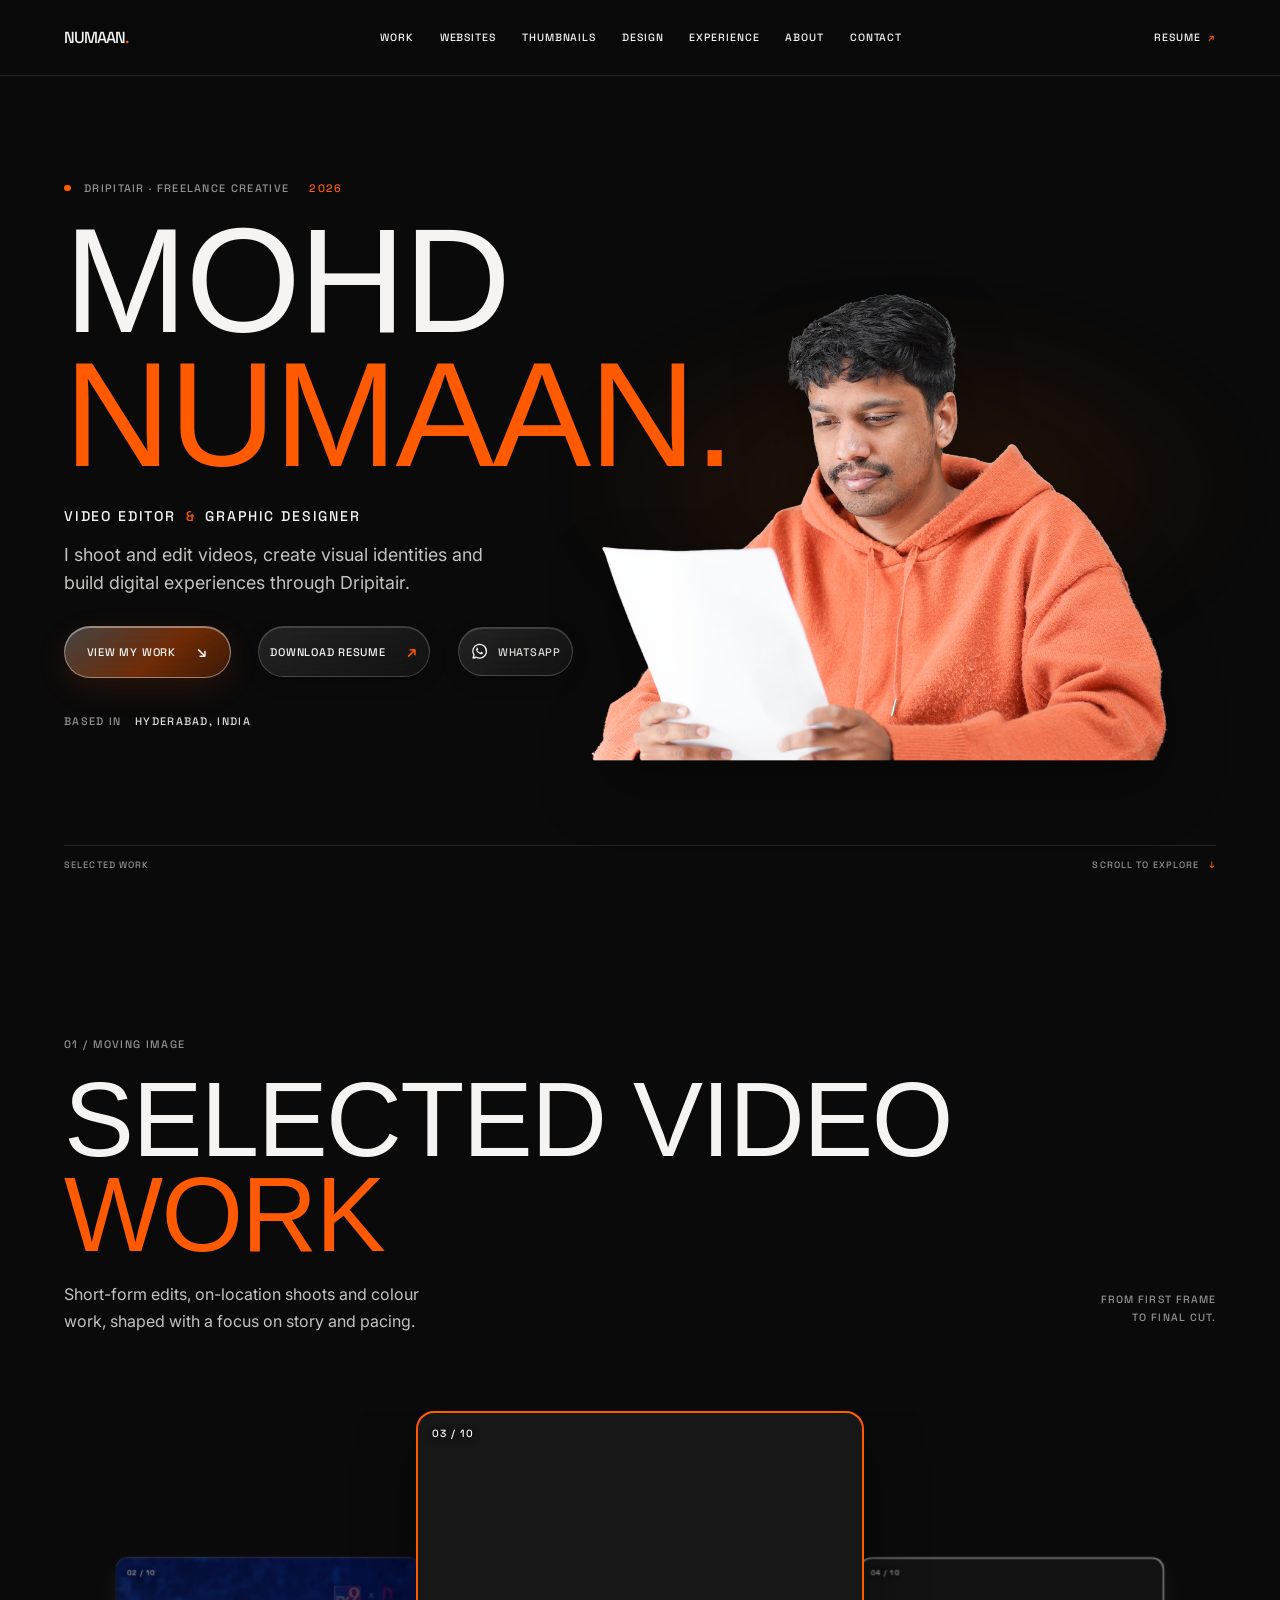
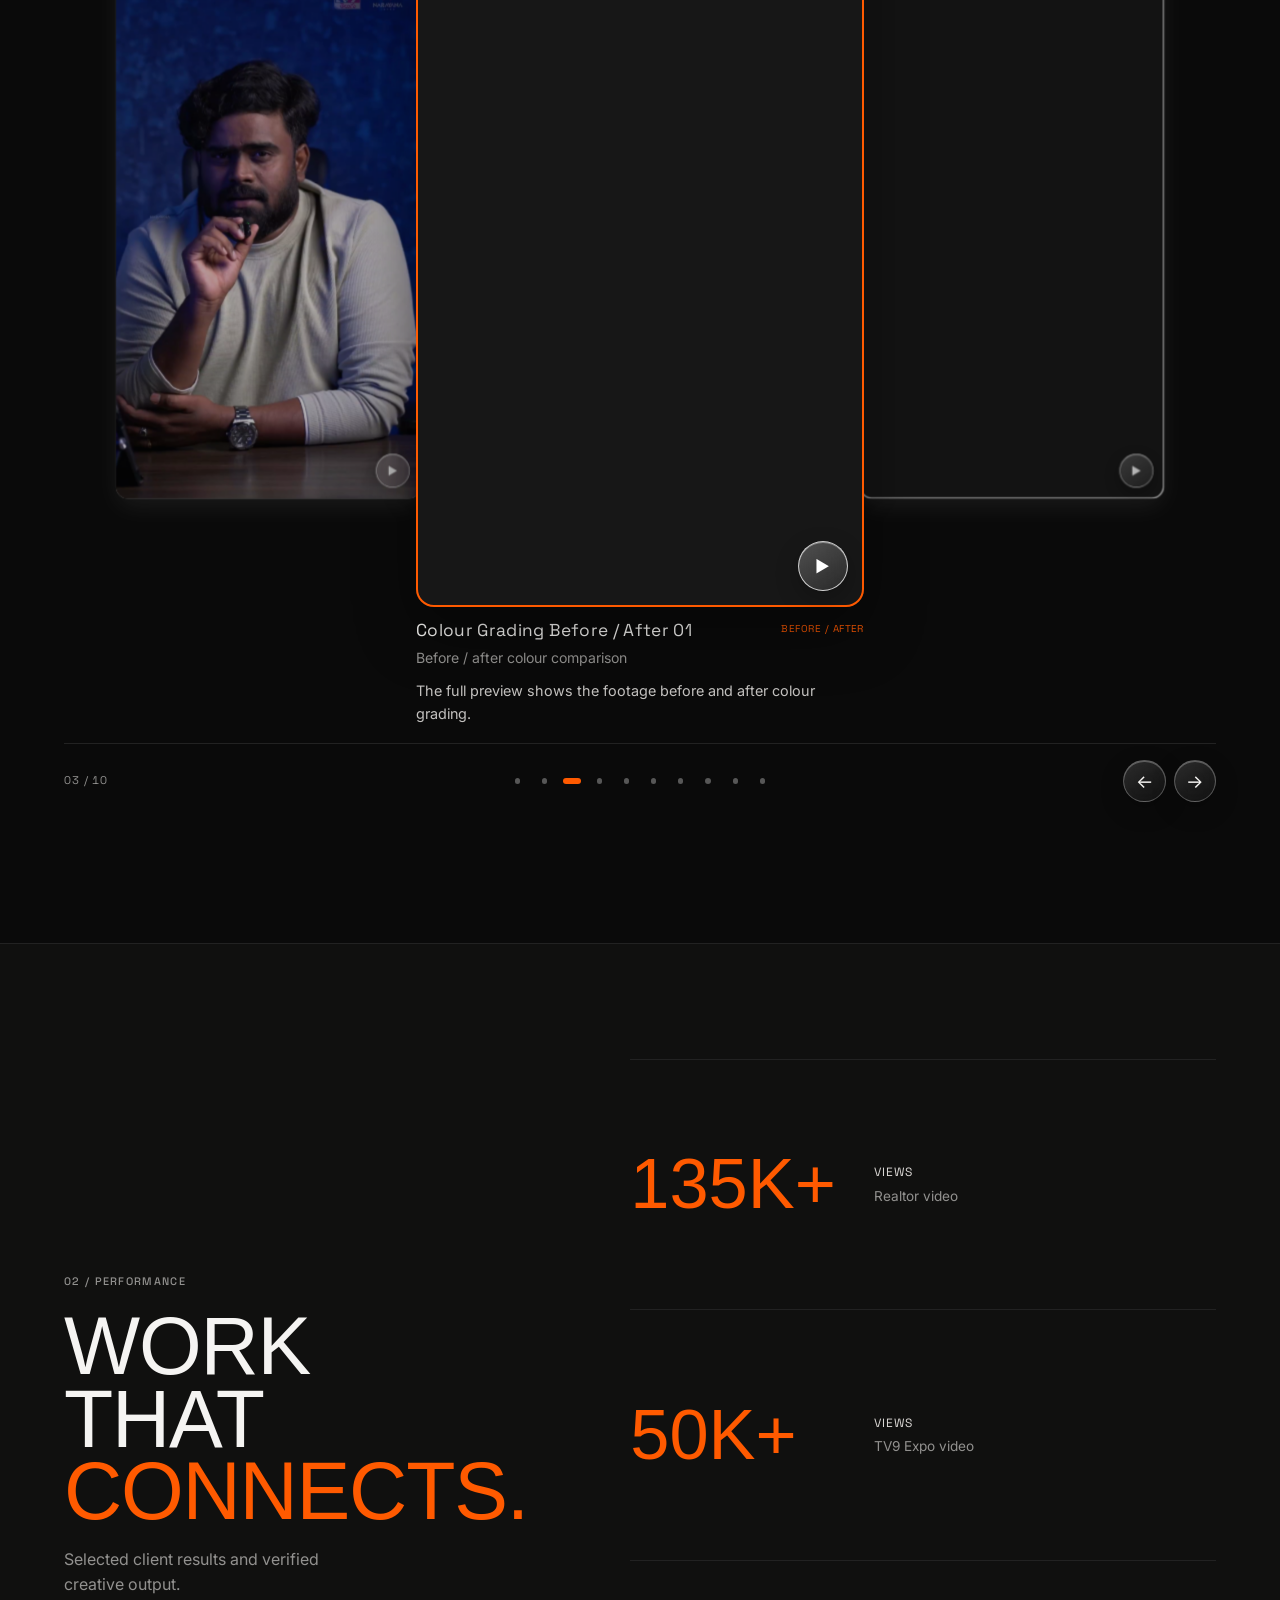
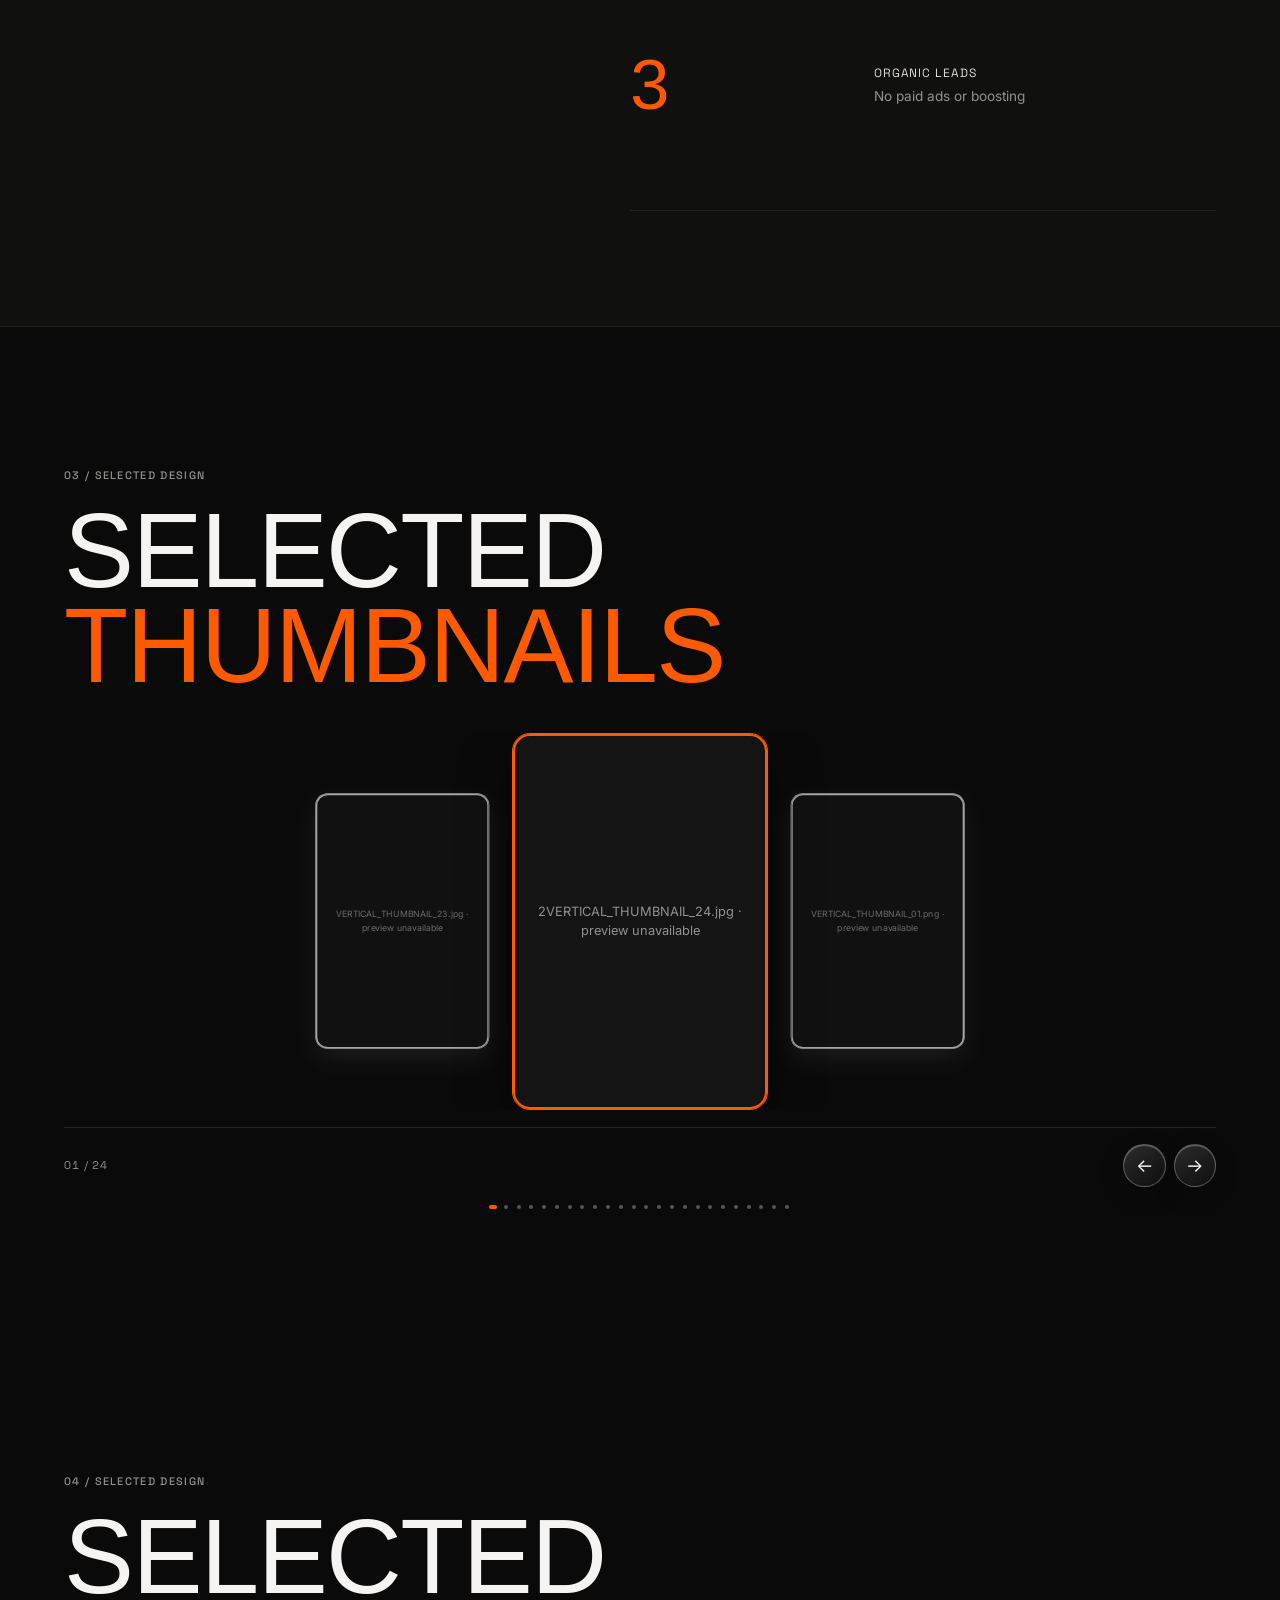
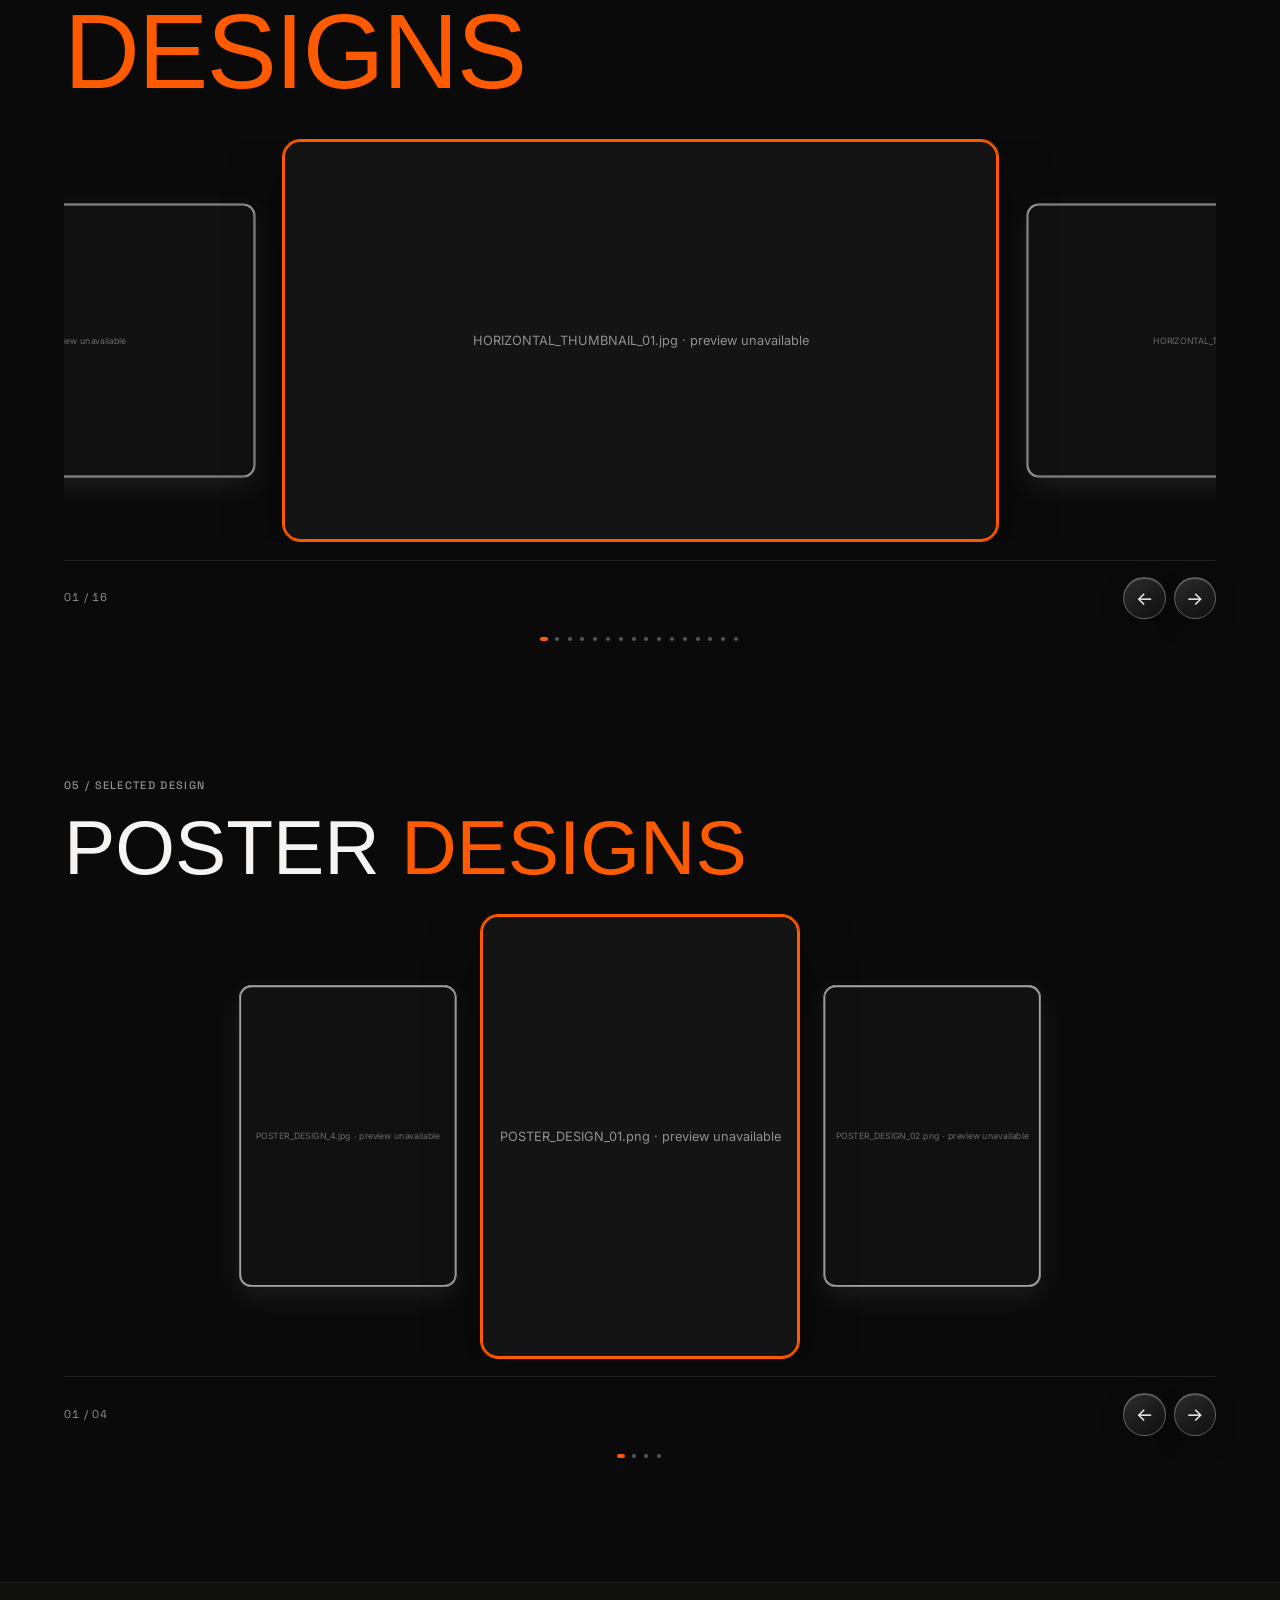
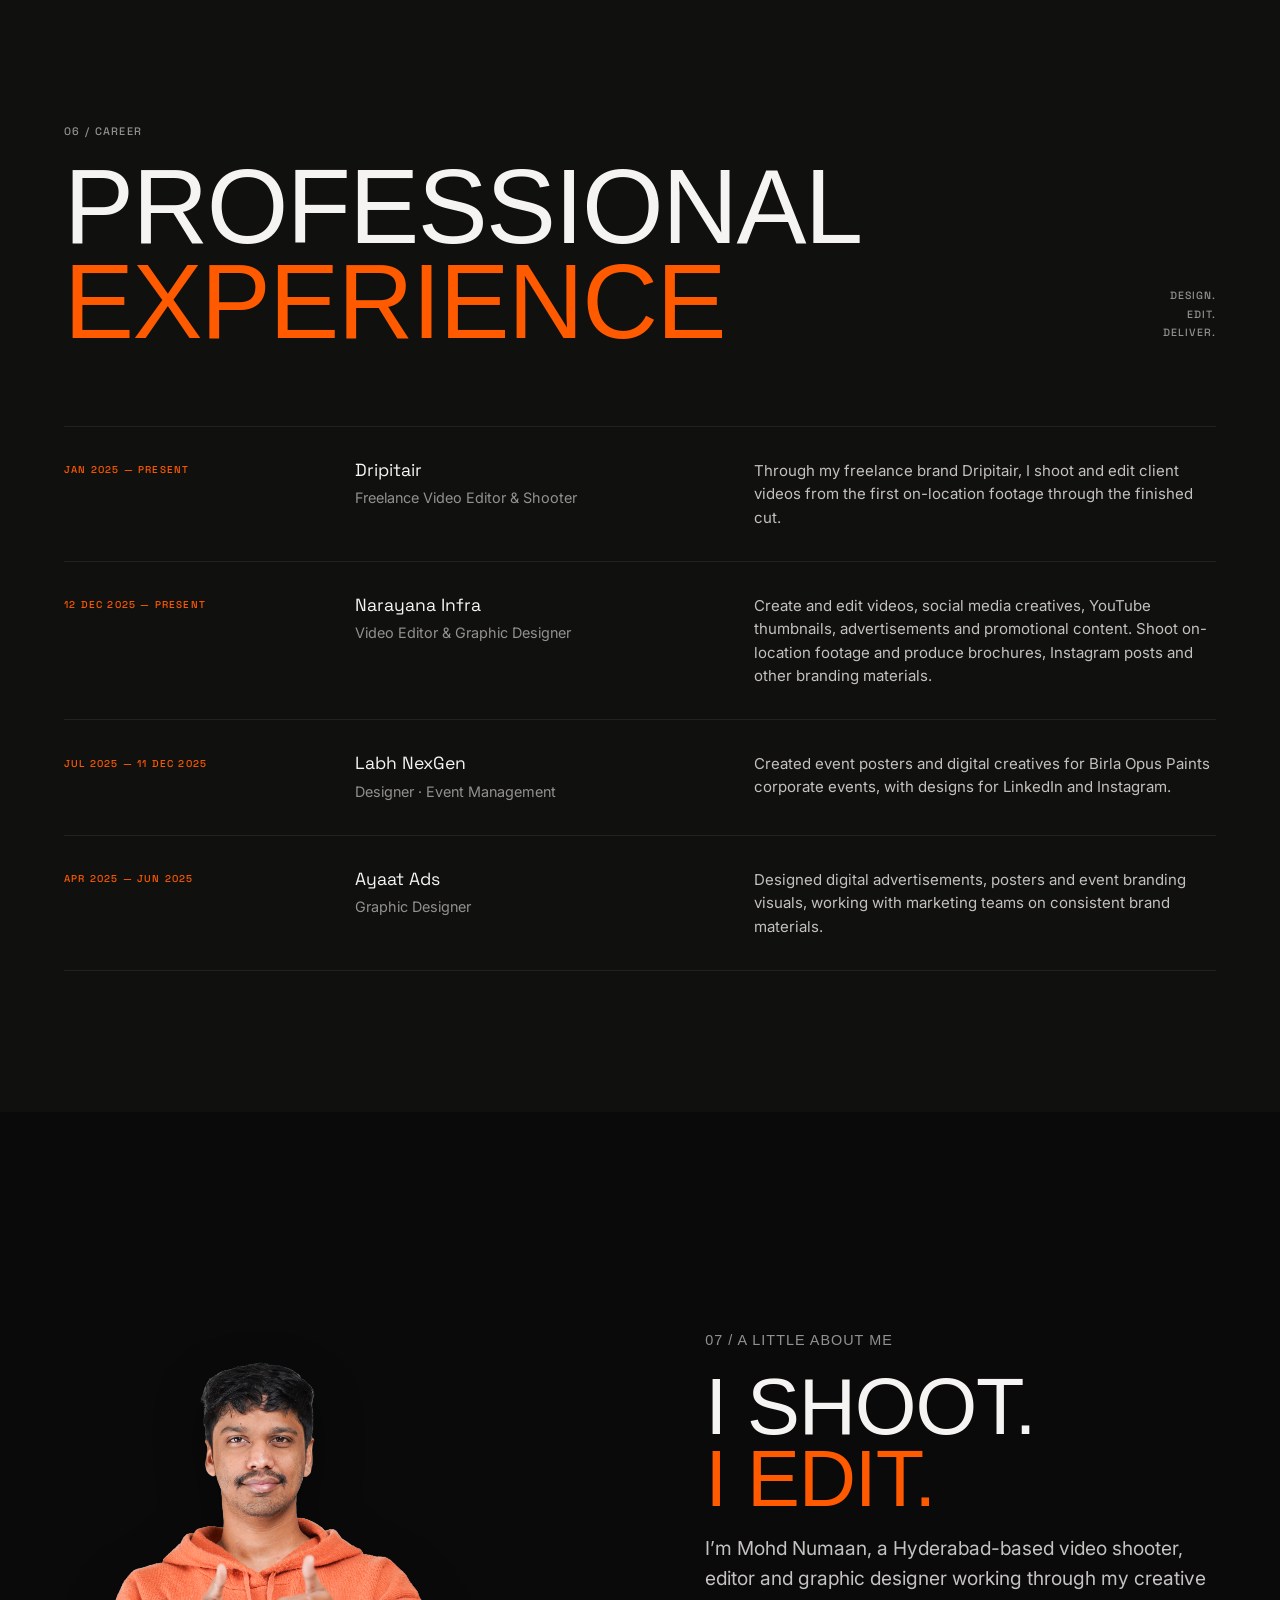
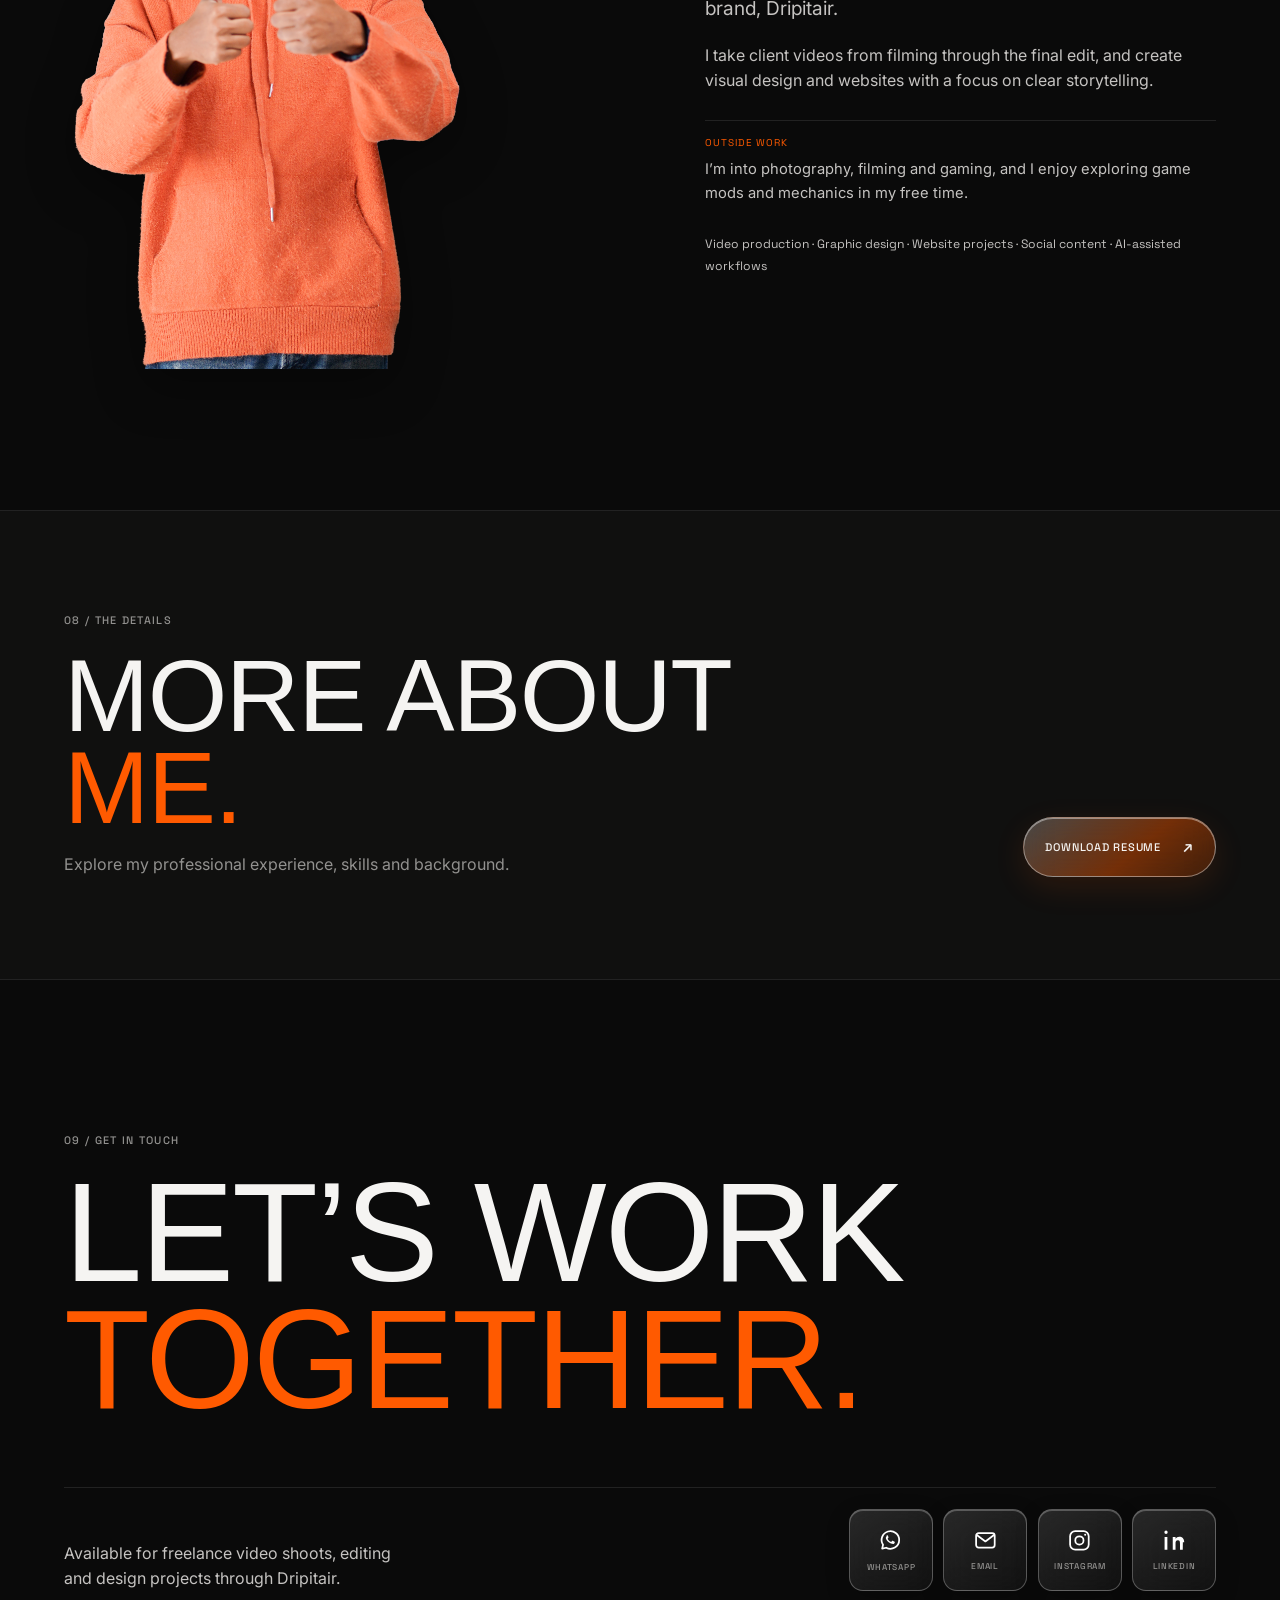
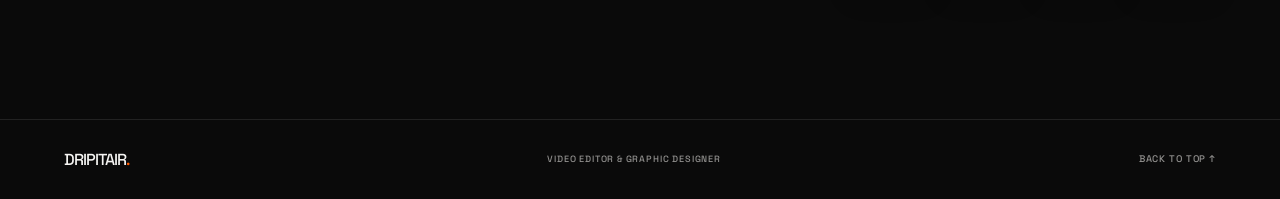
==== commit e25a6e62: "Add files via upload" ====
--- a/index.html
+++ b/index.html
@@ -231,6 +231,14 @@
     <dialog class="viewer-dialog video-dialog" id="video-viewer" aria-label="Video player">
       <div class="viewer-toolbar"><p id="video-caption"></p><button class="viewer-close" type="button" data-close="video-viewer" aria-label="Close video player">CLOSE <span aria-hidden="true">×</span></button></div>
       <div class="video-frame-wrap"><iframe id="video-frame" title="Selected video project" allow="fullscreen; picture-in-picture" allowfullscreen loading="lazy" referrerpolicy="strict-origin-when-cross-origin"></iframe></div>
+      <div class="video-playback-fallback">
+        <img id="video-fallback-poster" alt="" />
+        <div class="video-playback-fallback-copy">
+          <p class="eyebrow">LOCAL PREVIEW</p>
+          <p>If the Drive player won’t load, use this poster and open the original clip directly.</p>
+        </div>
+        <a id="video-open-drive" class="button" href="#" target="_blank" rel="noopener noreferrer">OPEN IN DRIVE <span aria-hidden="true">↗</span></a>
+      </div>
     </dialog>
     <svg class="icon-sprite" xmlns="http://www.w3.org/2000/svg" aria-hidden="true" focusable="false">
       <symbol id="icon-whatsapp" viewBox="0 0 24 24">
--- a/style.css
+++ b/style.css
@@ -1368,6 +1368,45 @@
   border: 0;
 }
 
+.video-playback-fallback {
+  display: grid;
+  grid-template-columns: 3.1rem minmax(0, 1fr) auto;
+  align-items: center;
+  gap: 0.8rem;
+  margin-top: 0.85rem;
+  padding: 0.7rem;
+  border: 1px solid var(--line);
+  border-radius: var(--radius);
+  background: rgba(255, 255, 255, 0.035);
+}
+
+.video-playback-fallback > img {
+  width: 3.1rem;
+  aspect-ratio: 9 / 16;
+  border-radius: 0.4rem;
+  object-fit: cover;
+}
+
+.video-playback-fallback-copy .eyebrow {
+  margin: 0 0 0.2rem;
+  color: var(--orange);
+  font-size: 0.58rem;
+}
+
+.video-playback-fallback-copy > p:last-child {
+  margin: 0;
+  color: var(--muted);
+  font-size: 0.72rem;
+  line-height: 1.4;
+}
+
+.video-playback-fallback .button {
+  min-height: 40px;
+  padding: 0.6rem 0.8rem;
+  font-size: 0.58rem;
+  white-space: nowrap;
+}
+
 [data-reveal] {
   opacity: 1;
   transform: none;
@@ -1943,6 +1982,20 @@
   .image-viewer-figure img {
     max-height: calc(100dvh - 7.3rem);
   }
+
+  .video-playback-fallback {
+    grid-template-columns: 2.55rem minmax(0, 1fr);
+    gap: 0.65rem;
+  }
+
+  .video-playback-fallback > img {
+    width: 2.55rem;
+  }
+
+  .video-playback-fallback .button {
+    grid-column: 2;
+    justify-self: start;
+  }
 }
 
 @media (prefers-reduced-motion: reduce) {
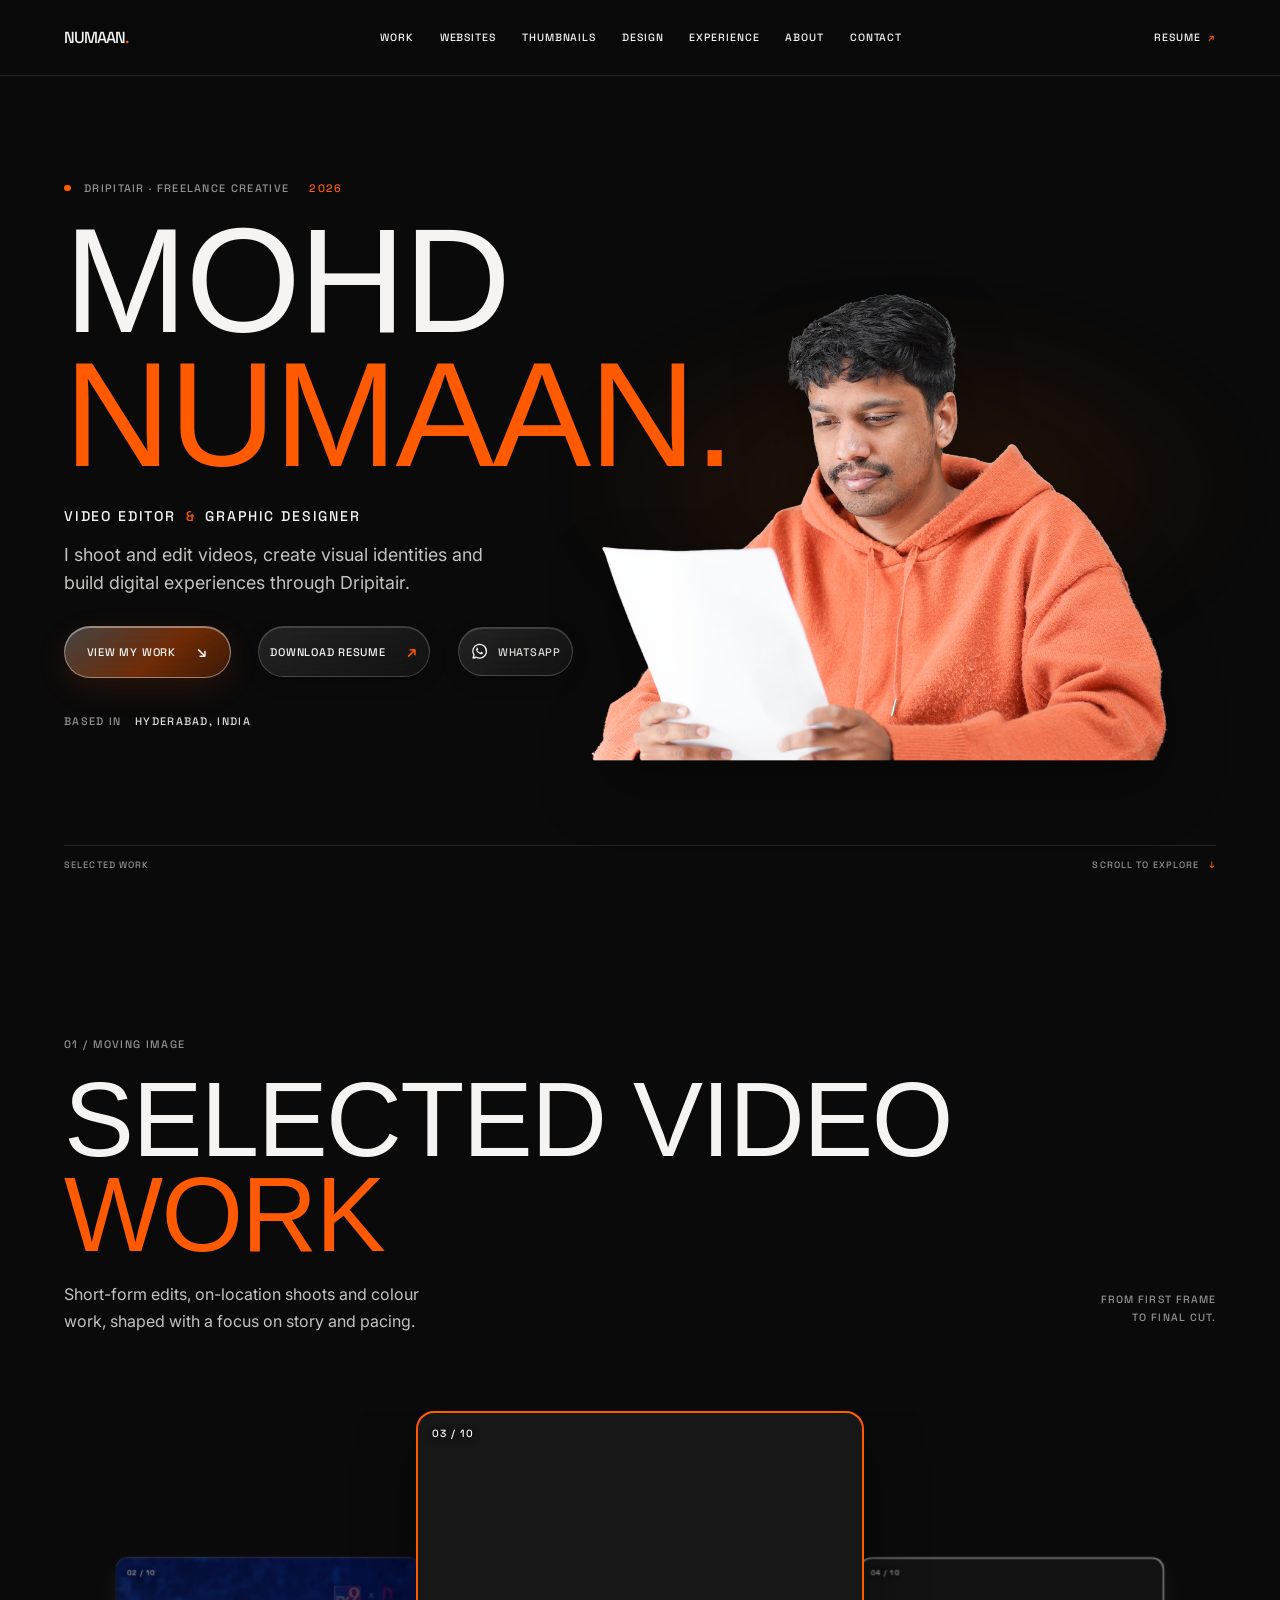
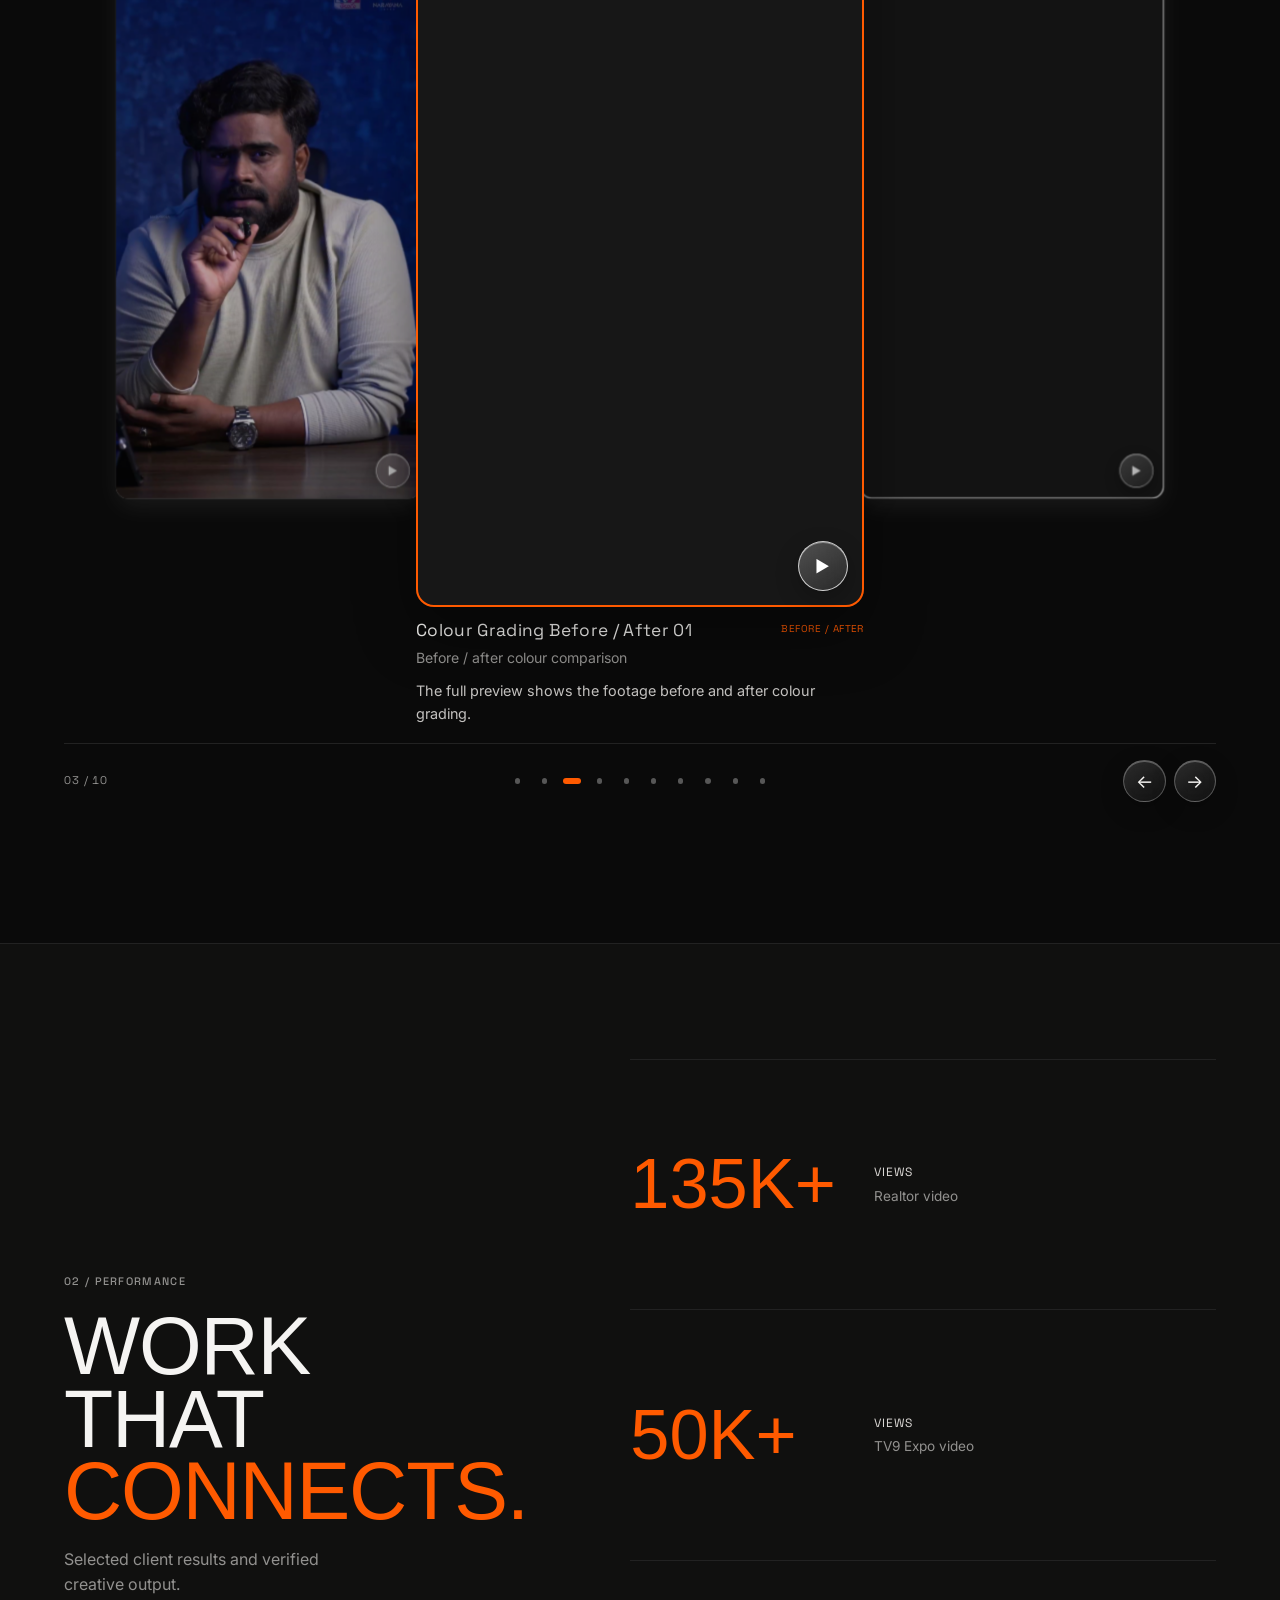
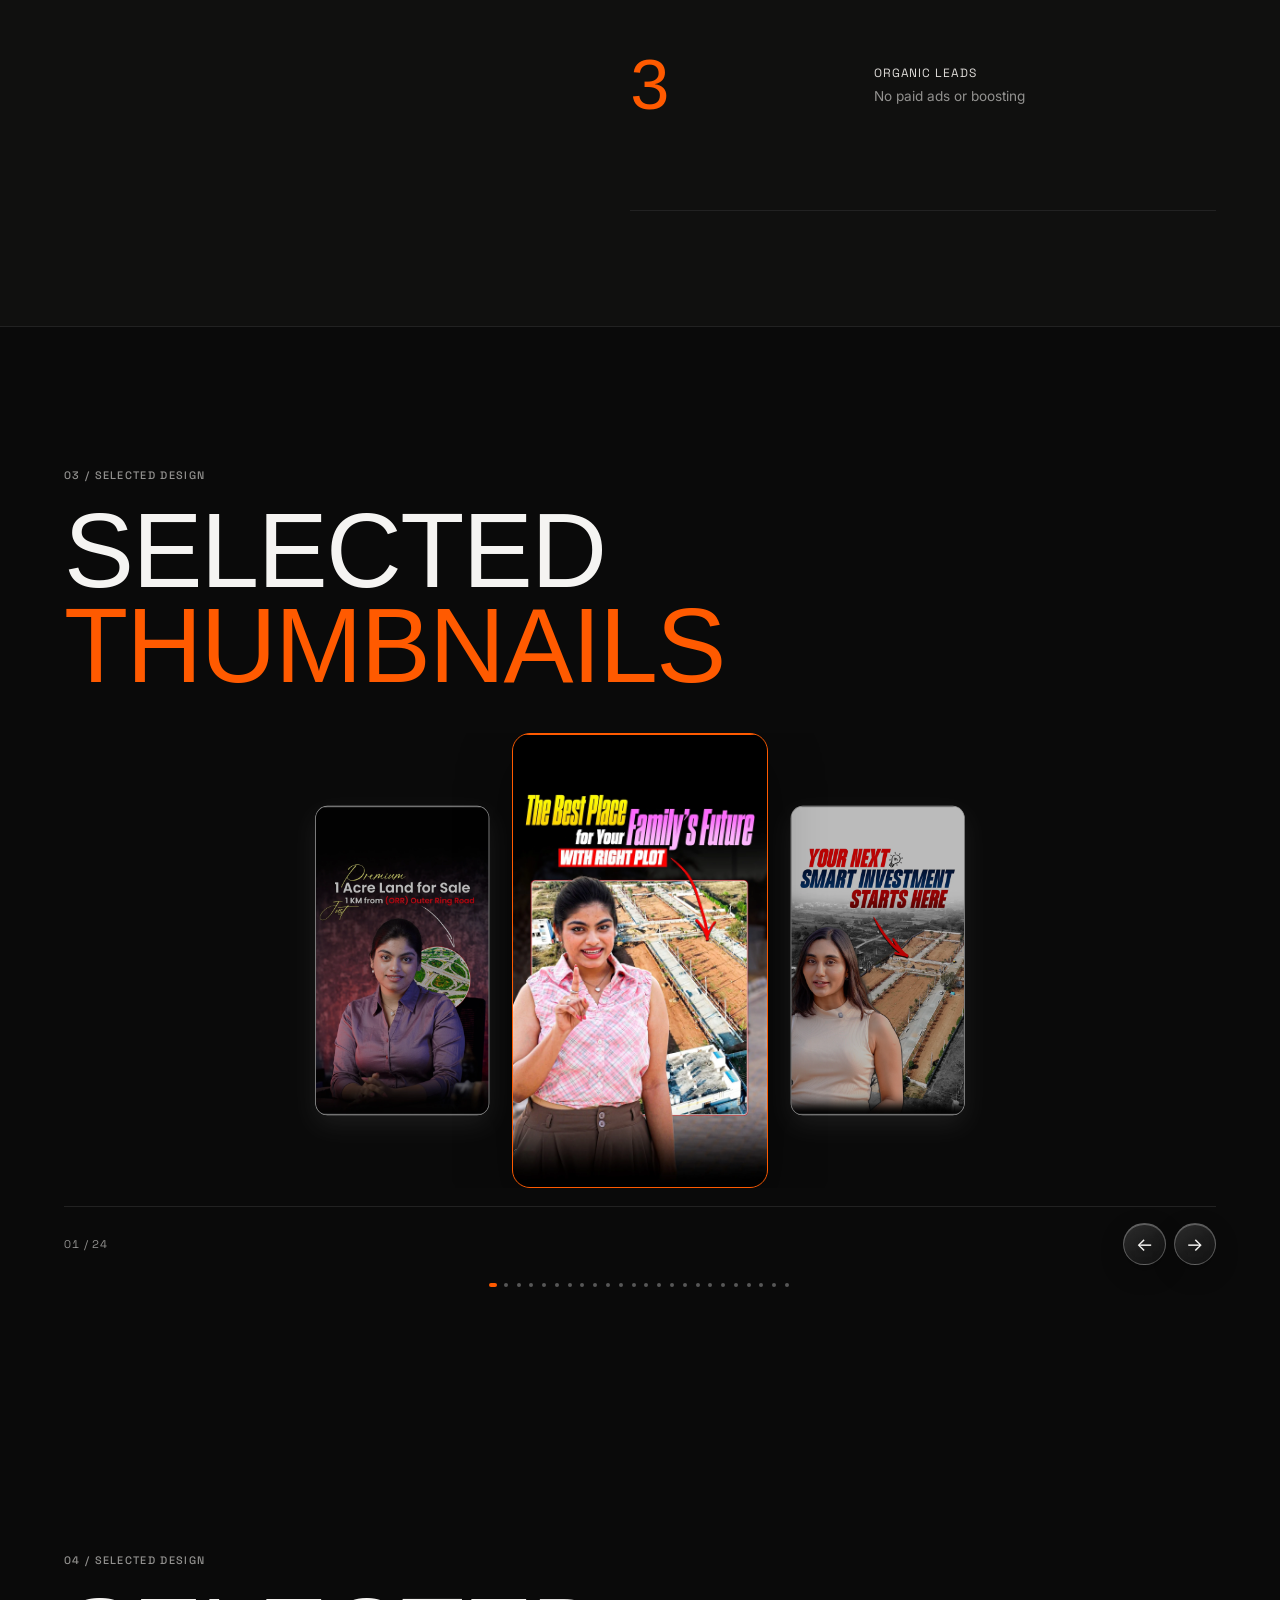
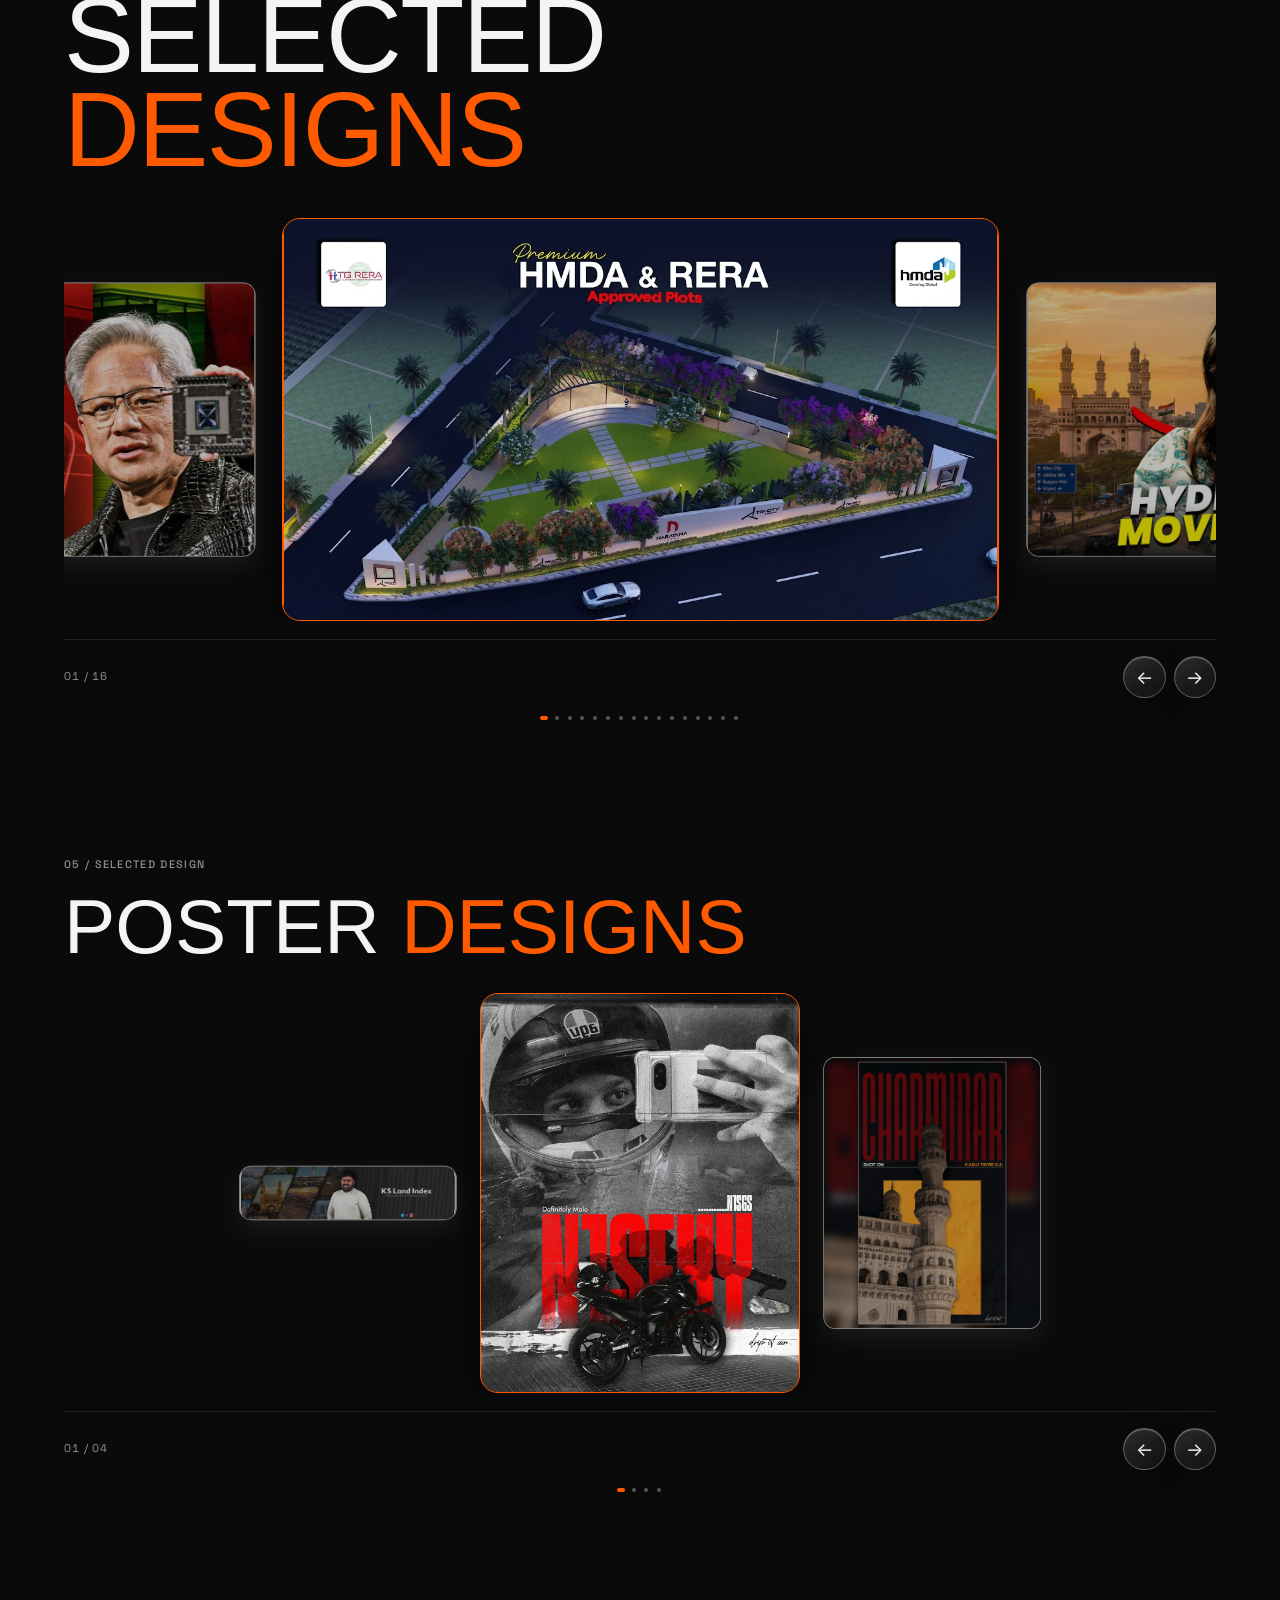
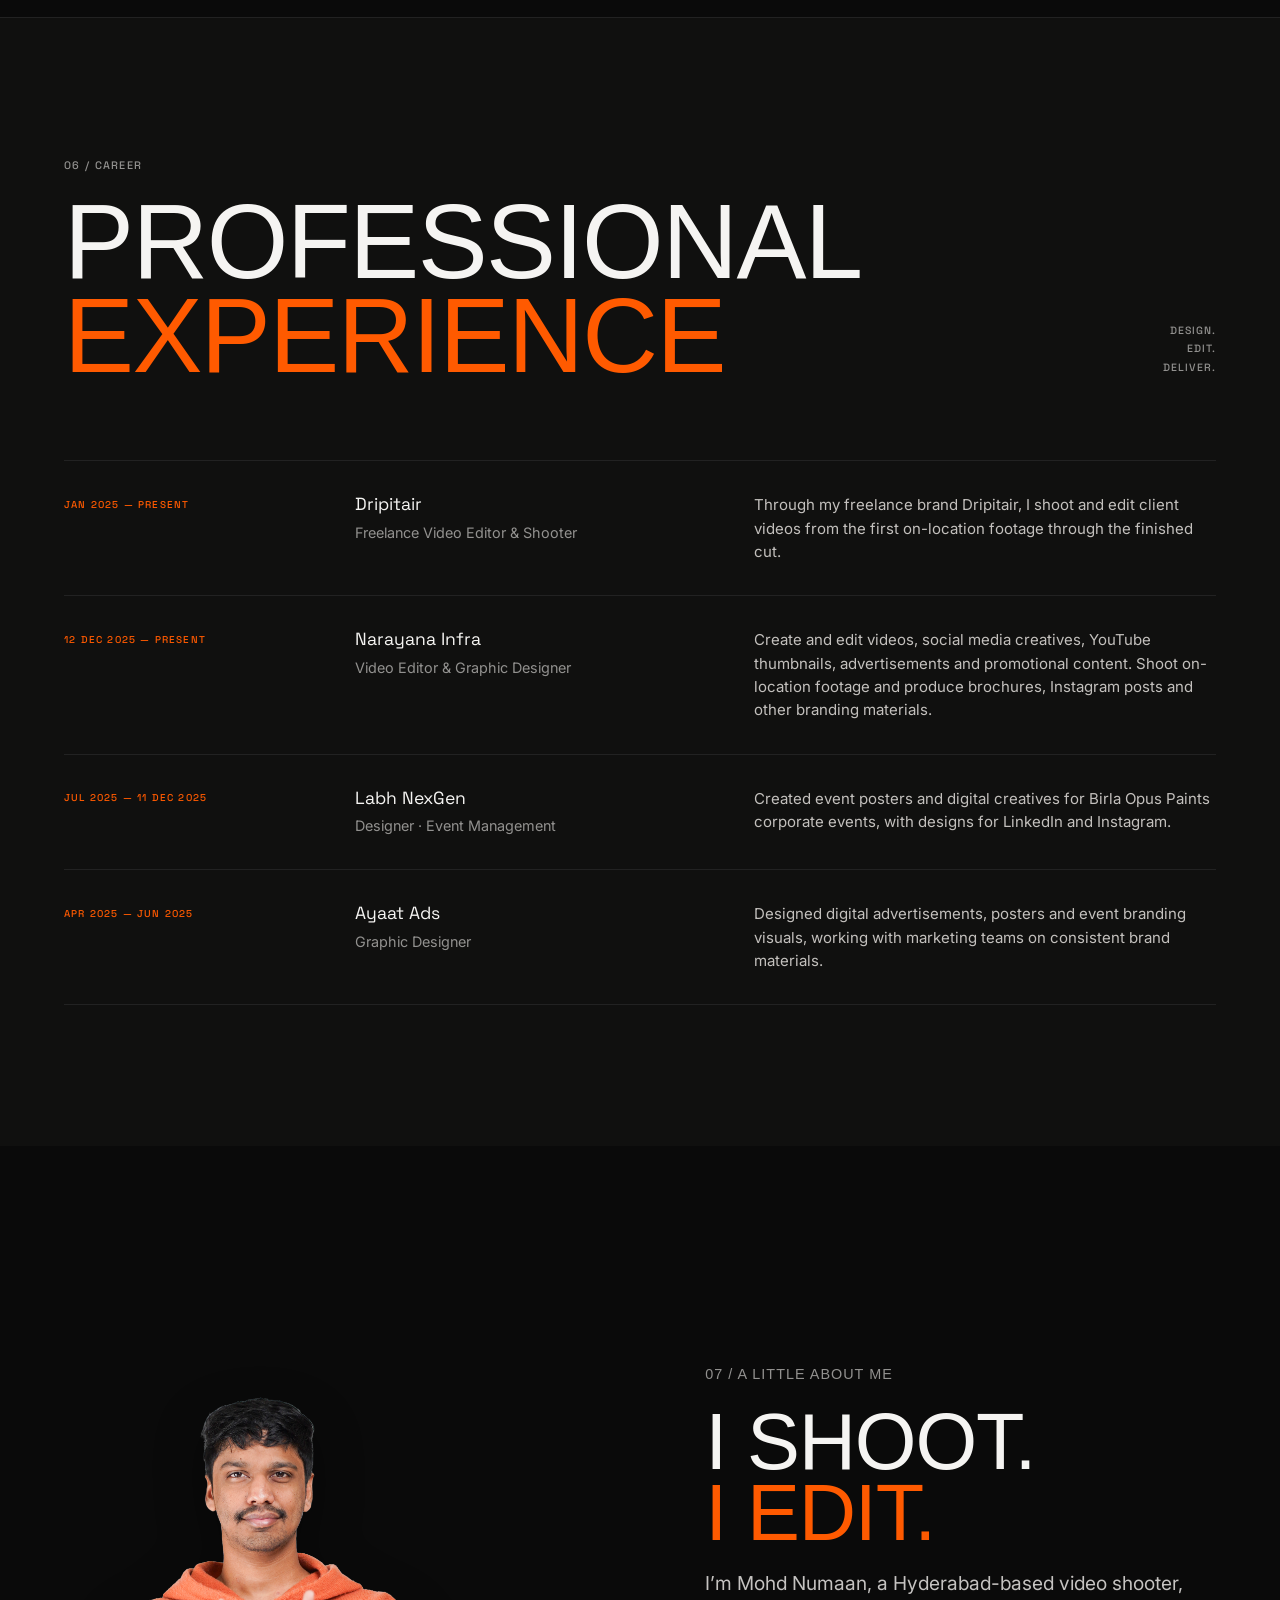
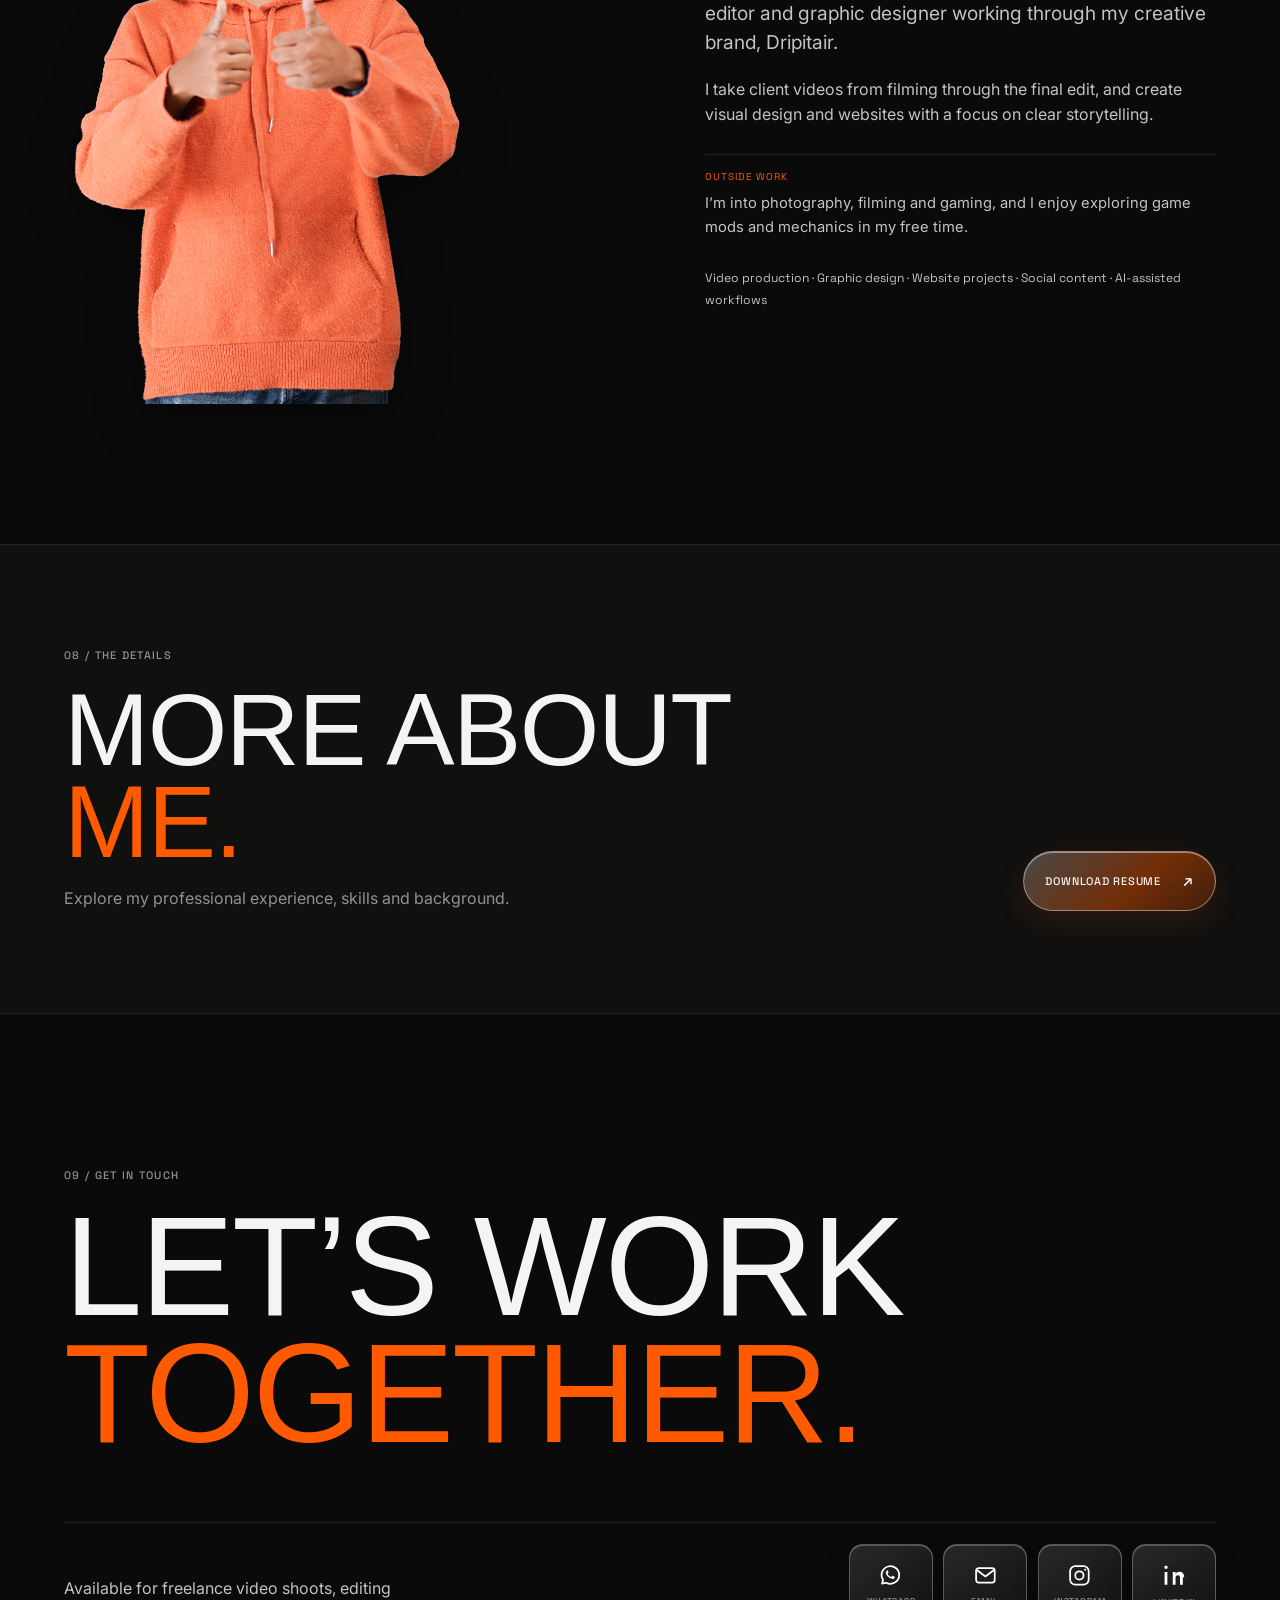
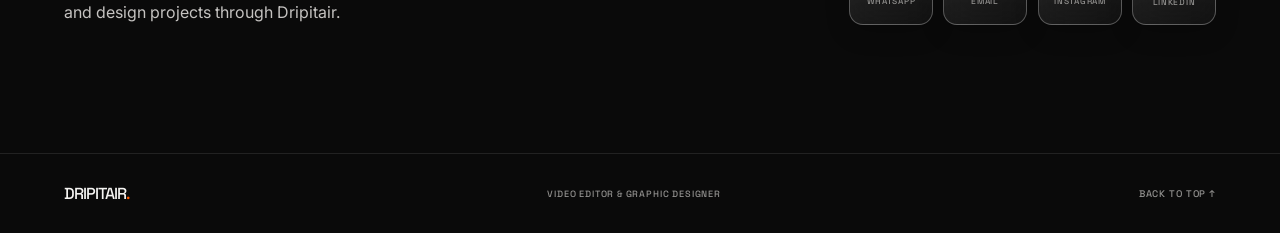
==== commit bcc6ba20: "Refresh deployed portfolio assets" ====
--- a/index.html
+++ b/index.html
@@ -9,8 +9,8 @@
     <link rel="preconnect" href="https://fonts.googleapis.com" />
     <link rel="preconnect" href="https://fonts.gstatic.com" crossorigin />
     <link href="https://fonts.googleapis.com/css2?family=Inter:wght@400;500&family=Space+Grotesk:wght@400;500&display=swap" rel="stylesheet" />
-    <link rel="stylesheet" href="style.css" />
-    <script src="script.js" defer></script>
+    <link rel="stylesheet" href="style.css?v=20261011-gallery-ratios" />
+    <script src="script.js?v=20261011-gallery-ratios" defer></script>
   </head>
   <body>
     <a class="skip-link" href="#main">Skip to content</a>
--- a/style.css
+++ b/style.css
@@ -828,6 +828,7 @@
   --gallery-slide-width: 16rem;
   position: relative;
   display: flex;
+  align-items: center;
   width: 100%;
   gap: clamp(0.75rem, 1.8vw, 1.25rem);
   margin-inline: auto;
@@ -867,6 +868,7 @@
   display: block;
   flex: 0 0 var(--gallery-slide-width);
   width: var(--gallery-slide-width);
+  aspect-ratio: var(--gallery-image-ratio, 1);
   min-width: 0;
   overflow: hidden;
   padding: 0;
@@ -883,6 +885,7 @@
 }
 
 .gallery-item img {
+  display: block;
   width: 100%;
   height: 100%;
   object-fit: contain;
@@ -978,11 +981,11 @@
 }
 
 .vertical-item {
-  aspect-ratio: 0.68;
+  --gallery-image-ratio: 0.5625;
 }
 
 .horizontal-item {
-  aspect-ratio: 16 / 9;
+  --gallery-image-ratio: 1.7778;
 }
 
 .poster-block {
@@ -1010,7 +1013,7 @@
 }
 
 .poster-item {
-  aspect-ratio: 0.72;
+  --gallery-image-ratio: 0.72;
 }
 
 .experience-section {
@@ -1658,6 +1661,18 @@
     align-items: end;
   }
 
+  .experience-section .section-heading {
+    display: grid;
+    grid-template-columns: minmax(0, 1fr);
+    align-items: start;
+    gap: 0.7rem;
+  }
+
+  .experience-section .section-heading .section-aside {
+    margin: 0;
+    text-align: left;
+  }
+
   .section-heading h2,
   .results-heading h2,
   .about-copy h2,
